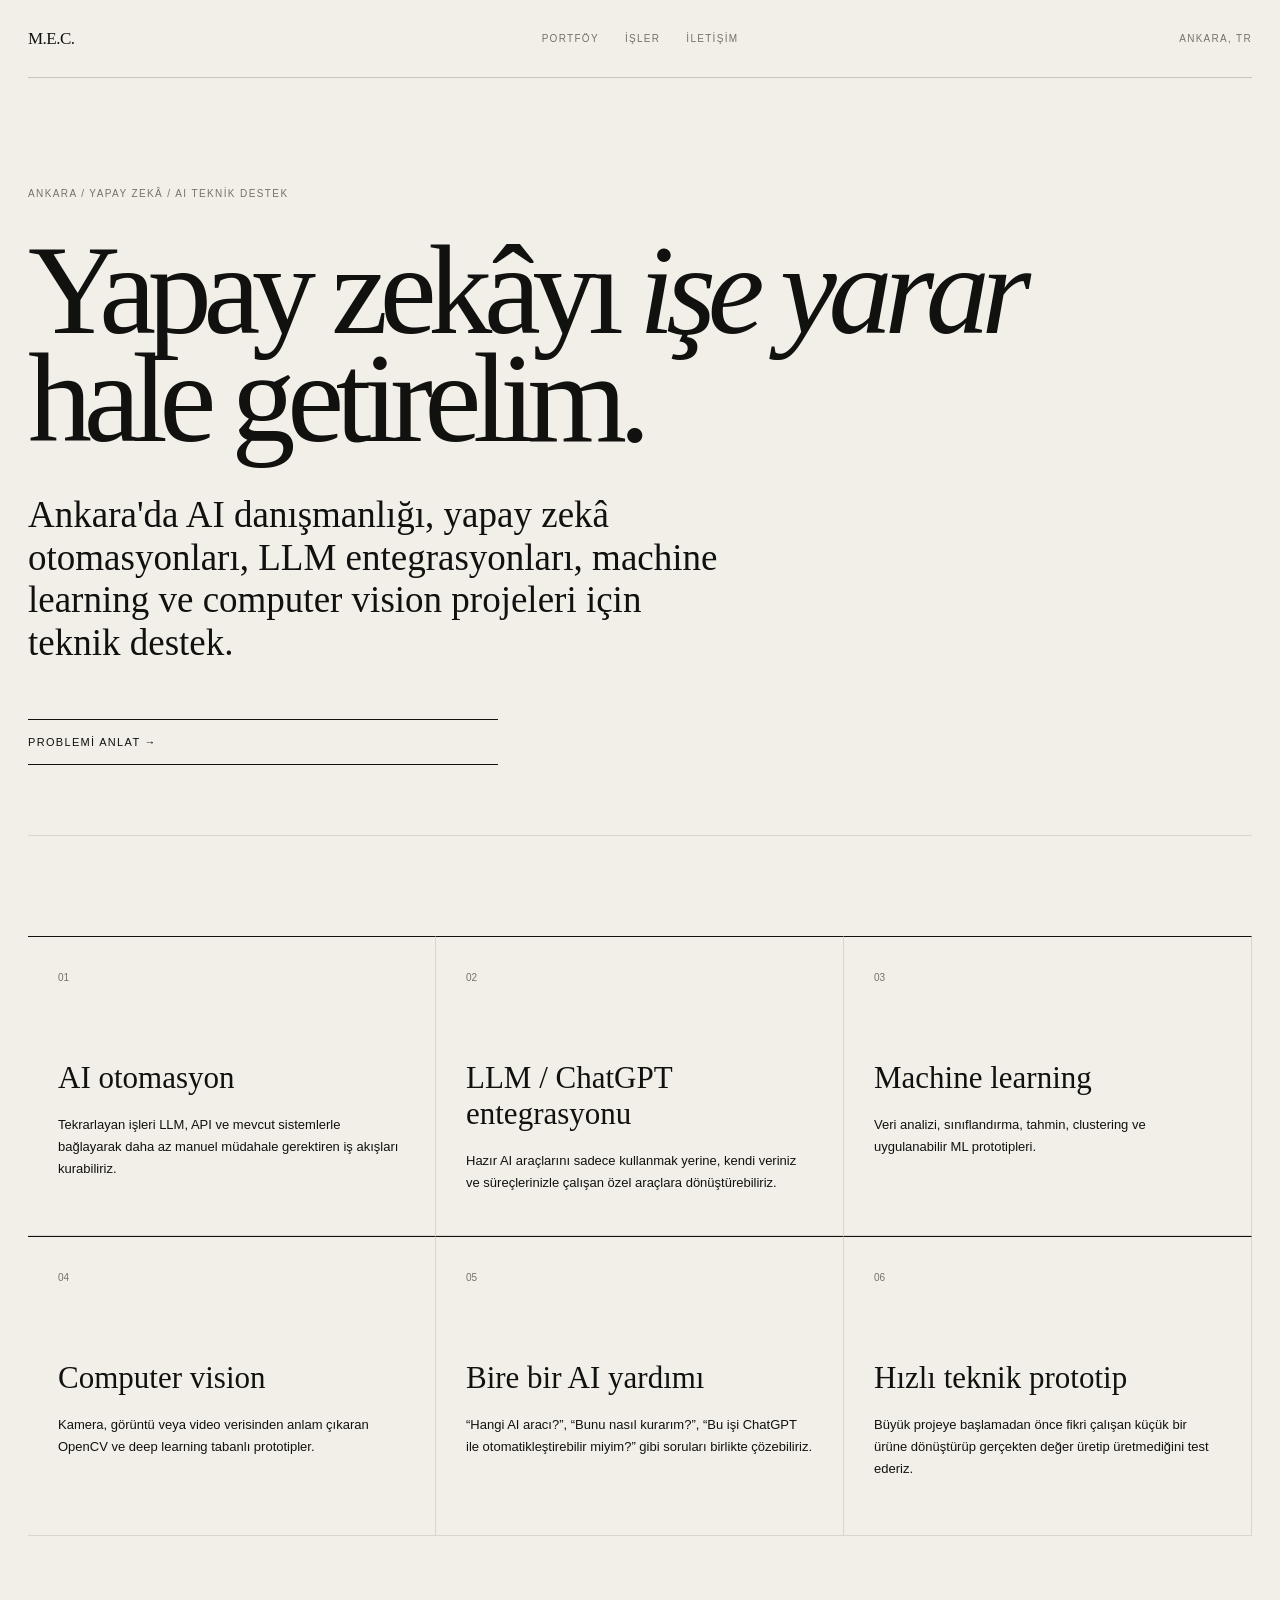
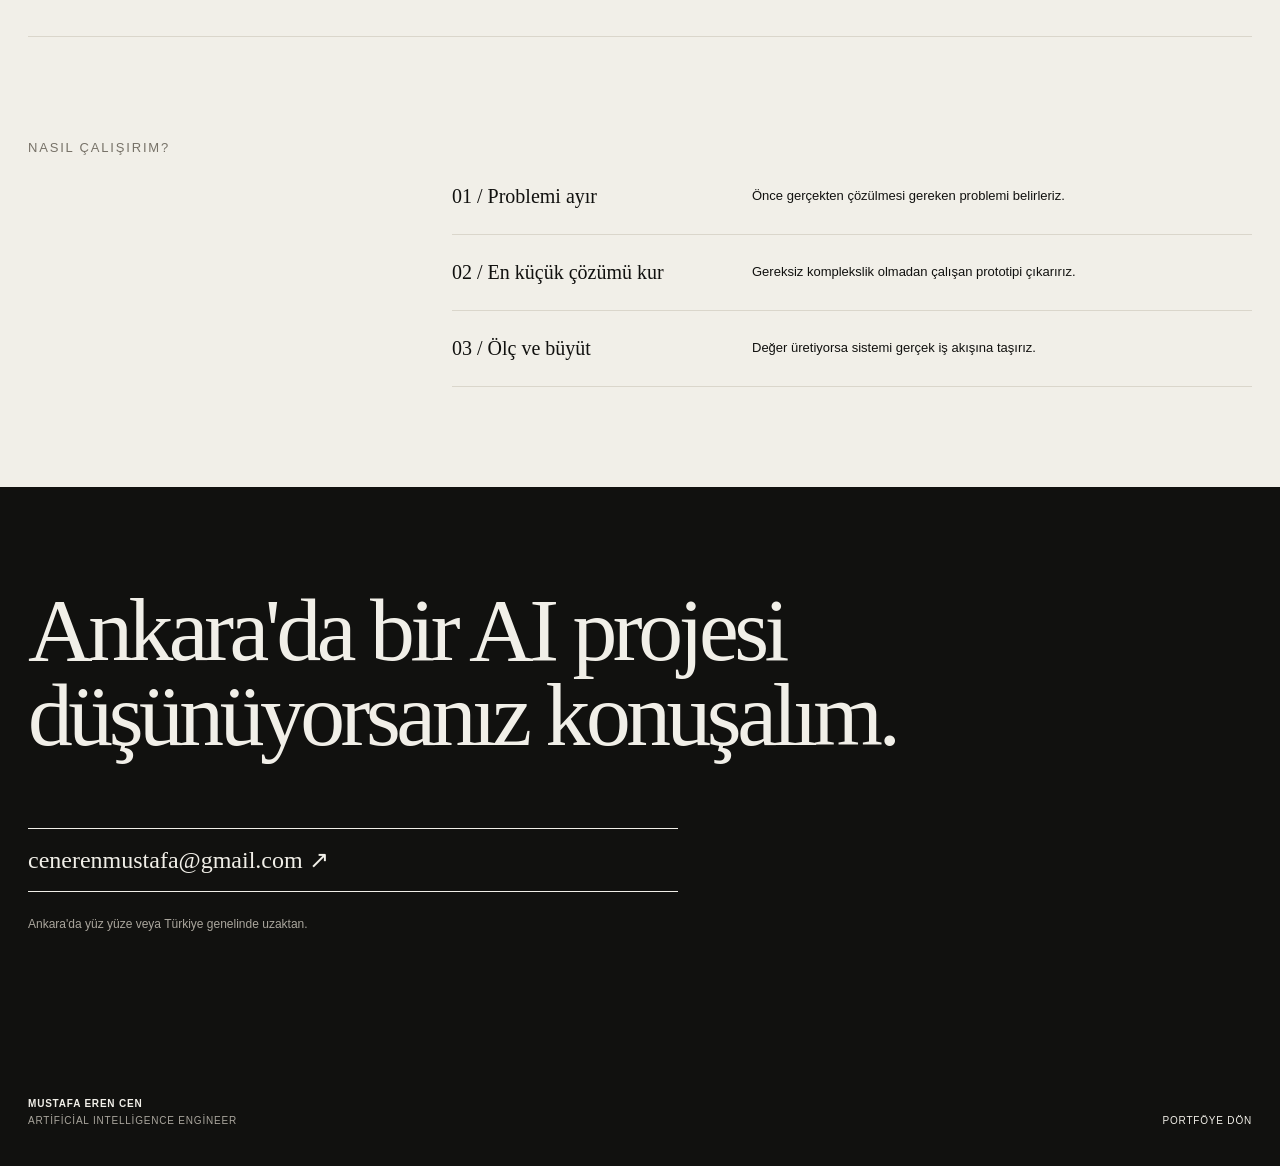
==== ankara-yapay-zeka-danismanligi/index.html @ e4835e0d "Expand portfolio and Ankara AI SEO" ====
<!doctype html>
<html lang="tr">
<head>
  <meta charset="utf-8">
  <meta name="viewport" content="width=device-width,initial-scale=1">

  <title>Ankara Yapay Zekâ Danışmanlığı & AI Yardımı | Mustafa Eren CEN</title>

  <meta
    name="description"
    content="Ankara yapay zekâ danışmanlığı, AI otomasyon, ChatGPT ve LLM entegrasyonu, makine öğrenmesi, computer vision, Python prototipleme ve bire bir AI yardımı."
  >

  <meta
    name="keywords"
    content="Ankara yapay zeka danışmanlığı, Ankara AI danışmanı, yapay zeka yardımı Ankara, AI uzmanı Ankara, ChatGPT yardım Ankara, AI otomasyon Ankara, makine öğrenmesi danışmanlığı"
  >

  <meta name="robots" content="index,follow">
  <meta name="author" content="Mustafa Eren CEN">

  <link
    rel="canonical"
    href="https://mstfcen.com/ankara-yapay-zeka-danismanligi/"
  >

  <link rel="stylesheet" href="/style.css">

  <meta property="og:type" content="website">
  <meta property="og:locale" content="tr_TR">
  <meta
    property="og:title"
    content="Ankara Yapay Zekâ Danışmanlığı — Mustafa Eren CEN"
  >
  <meta
    property="og:description"
    content="AI otomasyon, LLM, computer vision, machine learning ve özel yapay zekâ prototipleri."
  >
  <meta
    property="og:url"
    content="https://mstfcen.com/ankara-yapay-zeka-danismanligi/"
  >

  <script type="application/ld+json">
  {
    "@context": "https://schema.org",
    "@type": "Service",
    "name": "Ankara Yapay Zekâ Danışmanlığı ve AI Teknik Destek",
    "url": "https://mstfcen.com/ankara-yapay-zeka-danismanligi/",
    "provider": {
      "@type": "Person",
      "name": "Mustafa Eren CEN",
      "url": "https://mstfcen.com/",
      "email": "cenerenmustafa@gmail.com"
    },
    "areaServed": {
      "@type": "City",
      "name": "Ankara"
    },
    "serviceType": [
      "Yapay Zekâ Danışmanlığı",
      "AI Otomasyon",
      "LLM Entegrasyonu",
      "Machine Learning",
      "Computer Vision",
      "Python Prototipleme"
    ]
  }
  </script>
</head>

<body class="service-page">

  <header class="topbar">
    <a class="wordmark" href="/">M.E.C.</a>

    <nav>
      <a href="/">Portföy</a>
      <a href="/#work">İşler</a>
      <a href="/#contact">İletişim</a>
    </nav>

    <span class="place">Ankara, TR</span>
  </header>

  <main>
    <section class="service-hero">
      <p class="eyebrow">
        Ankara / Yapay Zekâ / AI Teknik Destek
      </p>

      <h1>
        Yapay zekâyı
        <em>işe yarar</em>
        hale getirelim.
      </h1>

      <p class="service-lead">
        Ankara'da AI danışmanlığı, yapay zekâ otomasyonları,
        LLM entegrasyonları, machine learning ve
        computer vision projeleri için teknik destek.
      </p>

      <a
        class="primary-cta"
        href="mailto:cenerenmustafa@gmail.com?subject=Ankara%20AI%20danışmanlığı"
      >
        Problemi anlat →
      </a>
    </section>

    <section class="service-body">

      <article>
        <span>01</span>
        <h2>AI otomasyon</h2>
        <p>
          Tekrarlayan işleri LLM, API ve mevcut
          sistemlerle bağlayarak daha az manuel
          müdahale gerektiren iş akışları kurabiliriz.
        </p>
      </article>

      <article>
        <span>02</span>
        <h2>LLM / ChatGPT entegrasyonu</h2>
        <p>
          Hazır AI araçlarını sadece kullanmak yerine,
          kendi veriniz ve süreçlerinizle çalışan
          özel araçlara dönüştürebiliriz.
        </p>
      </article>

      <article>
        <span>03</span>
        <h2>Machine learning</h2>
        <p>
          Veri analizi, sınıflandırma, tahmin,
          clustering ve uygulanabilir ML prototipleri.
        </p>
      </article>

      <article>
        <span>04</span>
        <h2>Computer vision</h2>
        <p>
          Kamera, görüntü veya video verisinden
          anlam çıkaran OpenCV ve deep learning
          tabanlı prototipler.
        </p>
      </article>

      <article>
        <span>05</span>
        <h2>Bire bir AI yardımı</h2>
        <p>
          “Hangi AI aracı?”, “Bunu nasıl kurarım?”,
          “Bu işi ChatGPT ile otomatikleştirebilir miyim?”
          gibi soruları birlikte çözebiliriz.
        </p>
      </article>

      <article>
        <span>06</span>
        <h2>Hızlı teknik prototip</h2>
        <p>
          Büyük projeye başlamadan önce fikri
          çalışan küçük bir ürüne dönüştürüp
          gerçekten değer üretip üretmediğini test ederiz.
        </p>
      </article>

    </section>

    <section class="service-process">
      <p class="eyebrow">Nasıl çalışırım?</p>

      <div>
        <strong>01 / Problemi ayır</strong>
        <p>
          Önce gerçekten çözülmesi gereken problemi belirleriz.
        </p>
      </div>

      <div>
        <strong>02 / En küçük çözümü kur</strong>
        <p>
          Gereksiz komplekslik olmadan çalışan prototipi çıkarırız.
        </p>
      </div>

      <div>
        <strong>03 / Ölç ve büyüt</strong>
        <p>
          Değer üretiyorsa sistemi gerçek iş akışına taşırız.
        </p>
      </div>
    </section>

    <section class="service-contact">
      <h2>
        Ankara'da bir AI projesi
        düşünüyorsanız konuşalım.
      </h2>

      <a
        href="mailto:cenerenmustafa@gmail.com?subject=Ankara%20AI%20projesi"
      >
        cenerenmustafa@gmail.com ↗
      </a>

      <p>
        Ankara'da yüz yüze veya Türkiye genelinde uzaktan.
      </p>
    </section>
  </main>

  <footer>
    <div>
      <strong>Mustafa Eren CEN</strong>
      <span>Artificial Intelligence Engineer</span>
    </div>

    <div>
      <a href="/">Portföye dön</a>
    </div>
  </footer>

</body>
</html>
---- style.css ----
*{
  box-sizing:border-box;
}

:root{
  --paper:#f1efe8;
  --ink:#11110f;
  --soft:#dad6cb;
  --muted:#777268;
  --white:#fbfaf6;
  --serif:Georgia,"Times New Roman",serif;
  --sans:Arial,Helvetica,sans-serif;
  --max:1280px;
}

html{
  scroll-behavior:smooth;
  background:var(--paper);
}

body{
  margin:0;
  background:var(--paper);
  color:var(--ink);
  font-family:var(--sans);
  -webkit-font-smoothing:antialiased;
}

::selection{
  background:var(--ink);
  color:var(--paper);
}

a{
  color:inherit;
  text-decoration:none;
}

.skip{
  position:absolute;
  left:-9999px;
}

.skip:focus{
  left:12px;
  top:12px;
  z-index:999;
  background:var(--ink);
  color:var(--paper);
  padding:12px 16px;
}

.topbar{
  width:min(var(--max),calc(100% - 56px));
  height:78px;
  margin:auto;
  display:grid;
  grid-template-columns:1fr auto 1fr;
  align-items:center;
  border-bottom:1px solid var(--soft);
  position:relative;
  z-index:10;
}

.wordmark{
  font-family:var(--serif);
  font-size:17px;
  letter-spacing:-.03em;
}

.topbar nav{
  display:flex;
  gap:26px;
  font-size:10px;
  letter-spacing:.13em;
  text-transform:uppercase;
}

.topbar nav a{
  color:var(--muted);
  transition:color .2s ease;
}

.topbar nav a:hover{
  color:var(--ink);
}

.place{
  text-align:right;
  color:var(--muted);
  font-size:10px;
  letter-spacing:.13em;
  text-transform:uppercase;
}

.hero{
  width:min(var(--max),calc(100% - 56px));
  min-height:calc(100vh - 78px);
  margin:auto;
  padding:82px 0 58px;
  display:flex;
  flex-direction:column;
  justify-content:space-between;
}

.hero-kicker,
.eyebrow{
  font-size:10px;
  letter-spacing:.14em;
  text-transform:uppercase;
  color:var(--muted);
}

.dot{
  width:7px;
  height:7px;
  display:inline-block;
  margin-right:10px;
  background:var(--ink);
  border-radius:50%;
}

.hero h1{
  margin:35px 0;
  font-family:var(--serif);
  font-weight:400;
  font-size:clamp(86px,13.2vw,190px);
  line-height:.72;
  letter-spacing:-.075em;
}

.hero h1 em{
  font-style:italic;
  font-weight:400;
}

.hero-bottom{
  display:grid;
  grid-template-columns:1.7fr 1fr;
  gap:80px;
  align-items:end;
}

.hero-statement{
  max-width:790px;
  margin:0;
  font-family:var(--serif);
  font-size:clamp(31px,4vw,58px);
  line-height:1.02;
  letter-spacing:-.035em;
}

.hero-statement span{
  font-style:italic;
}

.hero-meta{
  max-width:380px;
  justify-self:end;
}

.hero-meta p{
  margin:0 0 34px;
  line-height:1.6;
  font-size:14px;
}

.arrow-link{
  display:flex;
  justify-content:space-between;
  gap:24px;
  padding:13px 0;
  border-top:1px solid var(--ink);
  border-bottom:1px solid var(--ink);
  font-size:11px;
  text-transform:uppercase;
  letter-spacing:.12em;
}

.signal{
  min-height:48px;
  overflow:hidden;
  border-top:1px solid var(--ink);
  border-bottom:1px solid var(--ink);
  display:flex;
  align-items:center;
  justify-content:space-around;
  gap:35px;
  white-space:nowrap;
  font-size:9px;
  letter-spacing:.16em;
  text-transform:uppercase;
}

.editorial,
.work,
.capabilities,
.local-seo,
.stack,
.faq{
  width:min(var(--max),calc(100% - 56px));
  margin:auto;
  padding:112px 0;
  border-bottom:1px solid var(--soft);
}

.section-id{
  display:grid;
  grid-template-columns:45px 1fr;
  gap:20px;
  margin-bottom:68px;
  color:var(--muted);
  font-size:10px;
  letter-spacing:.14em;
  text-transform:uppercase;
}

.editorial{
  display:grid;
  grid-template-columns:230px 1fr;
  gap:70px;
}

.editorial .section-id{
  display:flex;
  flex-direction:column;
  gap:10px;
}

.big-copy{
  max-width:930px;
  margin:0 0 70px;
  font-family:var(--serif);
  font-size:clamp(40px,5.6vw,76px);
  line-height:1.02;
  letter-spacing:-.045em;
}

.big-copy strong{
  font-style:italic;
  font-weight:400;
}

.columns{
  max-width:840px;
  display:grid;
  grid-template-columns:1fr 1fr;
  gap:55px;
  font-size:15px;
  line-height:1.75;
}

.columns p{
  margin:0;
}

.work-list{
  border-top:1px solid var(--ink);
}

.work-item{
  position:relative;
  min-height:235px;
  padding:30px 50px 30px 0;
  display:grid;
  grid-template-columns:70px 1.5fr .8fr;
  gap:30px;
  align-items:start;
  border-bottom:1px solid var(--soft);
  transition:
    padding-left .25s ease,
    background .25s ease;
}

.work-item:hover{
  padding-left:18px;
  background:rgba(255,255,255,.3);
}

.work-number{
  font-size:10px;
  color:var(--muted);
}

.work-item h2{
  margin:8px 0 18px;
  font-family:var(--serif);
  font-size:clamp(32px,4vw,56px);
  font-weight:400;
  line-height:1;
  letter-spacing:-.04em;
}

.work-description{
  max-width:570px;
  margin:0;
  font-size:14px;
  line-height:1.65;
}

.work-tags{
  display:flex;
  flex-wrap:wrap;
  gap:7px;
}

.work-tags span{
  border:1px solid var(--soft);
  border-radius:100px;
  padding:7px 10px;
  font-size:9px;
  letter-spacing:.08em;
  text-transform:uppercase;
}

.work-arrow{
  position:absolute;
  right:2px;
  top:28px;
  font-size:20px;
}

.all-projects{
  margin-top:38px;
  display:flex;
  justify-content:space-between;
  width:min(560px,100%);
  padding:18px 0;
  border-bottom:1px solid var(--ink);
  font-family:var(--serif);
  font-size:21px;
}

.timeline{
  border-top:1px solid var(--ink);
}

.timeline article{
  display:grid;
  grid-template-columns:110px 1fr;
  gap:40px;
  padding:34px 0 42px;
  border-bottom:1px solid var(--soft);
}

.timeline .year{
  font-size:11px;
  color:var(--muted);
}

.timeline h3{
  margin:0 0 8px;
  font-family:var(--serif);
  font-size:27px;
  font-weight:400;
}

.timeline .role{
  margin:0 0 18px;
  font-size:10px;
  text-transform:uppercase;
  letter-spacing:.12em;
  color:var(--muted);
}

.timeline article p:last-child{
  max-width:630px;
  margin:0;
  font-size:14px;
  line-height:1.65;
}

.cap-grid{
  display:grid;
  grid-template-columns:repeat(3,1fr);
  border-top:1px solid var(--ink);
  border-left:1px solid var(--soft);
}

.cap-grid article{
  min-height:330px;
  padding:28px;
  border-right:1px solid var(--soft);
  border-bottom:1px solid var(--soft);
  display:flex;
  flex-direction:column;
}

.cap-no{
  font-family:var(--serif);
  font-style:italic;
  font-size:17px;
}

.cap-grid h3{
  margin:auto 0 18px;
  font-family:var(--serif);
  font-size:29px;
  font-weight:400;
  line-height:1.05;
}

.cap-grid p{
  margin:0;
  color:#3e3b35;
  font-size:13px;
  line-height:1.65;
}

.direction-content>p:first-child{
  max-width:890px;
  margin:0;
  font-family:var(--serif);
  font-size:clamp(46px,6.5vw,92px);
  line-height:.96;
  letter-spacing:-.05em;
}

.direction-content strong{
  font-weight:400;
  font-style:italic;
}

.direction-small{
  max-width:610px;
  margin:60px 0 0 auto;
  font-size:16px;
  line-height:1.75;
}

.local-seo{
  background:var(--ink);
  color:var(--paper);
  width:100%;
  max-width:none;
  padding-left:max(28px,calc((100% - var(--max))/2));
  padding-right:max(28px,calc((100% - var(--max))/2));
}

.local-seo .eyebrow{
  color:#aaa69d;
}

.local-top{
  display:grid;
  grid-template-columns:230px 1fr;
  gap:70px;
  align-items:start;
}

.local-top h2{
  max-width:950px;
  margin:0;
  font-family:var(--serif);
  font-size:clamp(48px,7vw,96px);
  line-height:.94;
  font-weight:400;
  letter-spacing:-.05em;
}

.local-grid{
  margin-top:100px;
  display:grid;
  grid-template-columns:repeat(3,1fr);
  border-top:1px solid #4b4943;
}

.local-grid>div{
  padding:30px 40px 10px 0;
  min-height:230px;
  border-right:1px solid #4b4943;
}

.local-grid>div+div{
  padding-left:40px;
}

.local-grid h3{
  margin:0 0 20px;
  font-family:var(--serif);
  font-weight:400;
  font-size:25px;
}

.local-grid p{
  margin:0;
  color:#bbb7ae;
  font-size:13px;
  line-height:1.7;
}

.local-landing{
  width:min(550px,100%);
  display:flex;
  margin-top:60px;
  padding:18px 0;
  border-top:1px solid var(--paper);
  border-bottom:1px solid var(--paper);
  justify-content:space-between;
  font-family:var(--serif);
  font-size:22px;
}

.stack-cloud{
  display:flex;
  flex-wrap:wrap;
  gap:10px;
  max-width:1050px;
}

.stack-cloud span{
  padding:12px 16px;
  border:1px solid var(--soft);
  border-radius:100px;
  font-family:var(--serif);
  font-size:clamp(17px,2vw,25px);
}

.faq-list{
  max-width:900px;
  margin-left:auto;
  border-top:1px solid var(--ink);
}

details{
  border-bottom:1px solid var(--soft);
}

summary{
  list-style:none;
  cursor:pointer;
  padding:27px 40px 27px 0;
  position:relative;
  font-family:var(--serif);
  font-size:21px;
}

summary::-webkit-details-marker{
  display:none;
}

summary:after{
  content:"+";
  position:absolute;
  right:0;
  top:26px;
  font-family:var(--sans);
}

details[open] summary:after{
  content:"−";
}

details p{
  max-width:690px;
  padding:0 0 28px;
  margin:0;
  font-size:14px;
  line-height:1.7;
}

.contact{
  min-height:85vh;
  padding:max(100px,9vw) max(28px,calc((100% - var(--max))/2));
  background:#d9d5ca;
  display:flex;
  flex-direction:column;
  justify-content:space-between;
}

.contact-big{
  max-width:1120px;
  margin:65px 0 90px;
  font-family:var(--serif);
  font-size:clamp(55px,8.6vw,124px);
  font-weight:400;
  line-height:.88;
  letter-spacing:-.06em;
}

.contact-big em{
  font-weight:400;
}

.contact-actions{
  display:grid;
  grid-template-columns:2fr 1fr;
  gap:40px;
}

.contact-actions a{
  display:flex;
  justify-content:space-between;
  padding:18px 0;
  border-top:1px solid var(--ink);
  border-bottom:1px solid var(--ink);
  font-size:12px;
  letter-spacing:.08em;
  text-transform:uppercase;
}

.contact-note{
  display:flex;
  gap:28px;
  margin-top:55px;
  color:#625e56;
  font-size:9px;
  letter-spacing:.13em;
  text-transform:uppercase;
}

footer{
  min-height:135px;
  padding:40px max(28px,calc((100% - var(--max))/2));
  display:flex;
  justify-content:space-between;
  align-items:end;
  background:var(--ink);
  color:var(--paper);
}

footer>div{
  display:flex;
  flex-direction:column;
  gap:6px;
  font-size:10px;
  letter-spacing:.08em;
  text-transform:uppercase;
}

footer span{
  color:#aaa69d;
}

/* SERVICE PAGE */

.service-page .topbar{
  border-color:#cbc5b8;
}

.service-hero{
  width:min(var(--max),calc(100% - 56px));
  margin:auto;
  min-height:78vh;
  padding:100px 0 70px;
  display:flex;
  flex-direction:column;
  justify-content:center;
  border-bottom:1px solid var(--soft);
}

.service-hero h1{
  max-width:1100px;
  margin:28px 0 42px;
  font-family:var(--serif);
  font-size:clamp(65px,10vw,145px);
  font-weight:400;
  line-height:.84;
  letter-spacing:-.065em;
}

.service-hero h1 em{
  font-weight:400;
}

.service-lead{
  max-width:690px;
  margin:0;
  font-family:var(--serif);
  font-size:clamp(23px,3vw,37px);
  line-height:1.15;
}

.primary-cta{
  width:min(470px,100%);
  margin-top:55px;
  padding:16px 0;
  border-top:1px solid var(--ink);
  border-bottom:1px solid var(--ink);
  font-size:11px;
  letter-spacing:.12em;
  text-transform:uppercase;
}

.service-body{
  width:min(var(--max),calc(100% - 56px));
  margin:auto;
  display:grid;
  grid-template-columns:repeat(3,1fr);
  padding:100px 0;
}

.service-body article{
  min-height:300px;
  padding:30px;
  border-top:1px solid var(--ink);
  border-right:1px solid var(--soft);
  border-bottom:1px solid var(--soft);
}

.service-body article span{
  color:var(--muted);
  font-size:10px;
}

.service-body h2{
  margin:75px 0 18px;
  font-family:var(--serif);
  font-size:31px;
  font-weight:400;
}

.service-body p{
  margin:0;
  font-size:13px;
  line-height:1.7;
}

.service-process{
  width:min(var(--max),calc(100% - 56px));
  margin:auto;
  padding:100px 0;
  border-top:1px solid var(--soft);
}

.service-process>div{
  max-width:800px;
  margin-left:auto;
  padding:26px 0;
  border-bottom:1px solid var(--soft);
  display:grid;
  grid-template-columns:250px 1fr;
  gap:50px;
}

.service-process strong{
  font-family:var(--serif);
  font-size:20px;
  font-weight:400;
}

.service-process p{
  margin:0;
  font-size:13px;
  line-height:1.7;
}

.service-contact{
  padding:100px max(28px,calc((100% - var(--max))/2));
  background:var(--ink);
  color:var(--paper);
}

.service-contact h2{
  max-width:1000px;
  margin:0 0 70px;
  font-family:var(--serif);
  font-size:clamp(50px,7vw,96px);
  font-weight:400;
  line-height:.95;
  letter-spacing:-.05em;
}

.service-contact a{
  display:block;
  width:min(650px,100%);
  padding:17px 0;
  border-top:1px solid var(--paper);
  border-bottom:1px solid var(--paper);
  font-family:var(--serif);
  font-size:24px;
}

.service-contact p{
  margin:25px 0 0;
  color:#aaa69d;
  font-size:12px;
}

@media (prefers-reduced-motion:no-preference){
  .hero h1{
    animation:hero-in .8s cubic-bezier(.2,.7,.2,1) both;
  }

  .hero-bottom{
    animation:hero-in .8s .12s cubic-bezier(.2,.7,.2,1) both;
  }

  @keyframes hero-in{
    from{
      opacity:0;
      transform:translateY(18px);
    }
    to{
      opacity:1;
      transform:none;
    }
  }
}

@media(max-width:900px){
  .topbar{
    width:calc(100% - 28px);
    grid-template-columns:1fr auto;
  }

  .topbar nav{
    display:none;
  }

  .place{
    grid-column:2;
  }

  .hero,
  .editorial,
  .work,
  .capabilities,
  .stack,
  .faq,
  .service-hero,
  .service-body,
  .service-process{
    width:calc(100% - 28px);
  }

  .hero{
    min-height:calc(100svh - 78px);
    padding:55px 0 40px;
  }

  .hero h1{
    margin:50px 0;
    font-size:clamp(71px,20vw,145px);
  }

  .hero-bottom{
    grid-template-columns:1fr;
    gap:38px;
  }

  .hero-meta{
    justify-self:start;
  }

  .editorial{
    grid-template-columns:1fr;
    gap:15px;
    padding:75px 0;
  }

  .editorial .section-id{
    flex-direction:row;
  }

  .columns{
    grid-template-columns:1fr;
    gap:25px;
  }

  .section-id{
    margin-bottom:45px;
  }

  .work,
  .capabilities,
  .stack,
  .faq{
    padding:75px 0;
  }

  .work-item{
    grid-template-columns:45px 1fr;
  }

  .work-tags{
    grid-column:2;
  }

  .cap-grid{
    grid-template-columns:1fr 1fr;
  }

  .local-top{
    grid-template-columns:1fr;
    gap:35px;
  }

  .local-grid{
    grid-template-columns:1fr;
    margin-top:60px;
  }

  .local-grid>div,
  .local-grid>div+div{
    min-height:0;
    padding:28px 0;
    border-right:0;
    border-bottom:1px solid #4b4943;
  }

  .contact-actions{
    grid-template-columns:1fr;
  }

  .contact-note{
    flex-wrap:wrap;
  }

  .service-body{
    grid-template-columns:1fr 1fr;
  }
}

@media(max-width:600px){
  .hero h1{
    font-size:clamp(68px,22vw,110px);
    line-height:.76;
  }

  .hero-statement{
    font-size:36px;
  }

  .signal{
    justify-content:flex-start;
    padding-left:14px;
  }

  .cap-grid,
  .service-body{
    grid-template-columns:1fr;
  }

  .timeline article{
    grid-template-columns:70px 1fr;
    gap:18px;
  }

  .work-item{
    padding-right:30px;
  }

  .work-description{
    font-size:13px;
  }

  .direction-content>p:first-child{
    font-size:48px;
  }

  .contact{
    min-height:100svh;
  }

  .contact-big{
    font-size:55px;
  }

  .contact-actions .mail{
    font-size:10px;
    overflow-wrap:anywhere;
  }

  footer{
    align-items:flex-start;
    gap:30px;
    flex-direction:column;
  }

  .service-process>div{
    grid-template-columns:1fr;
    gap:10px;
  }
}
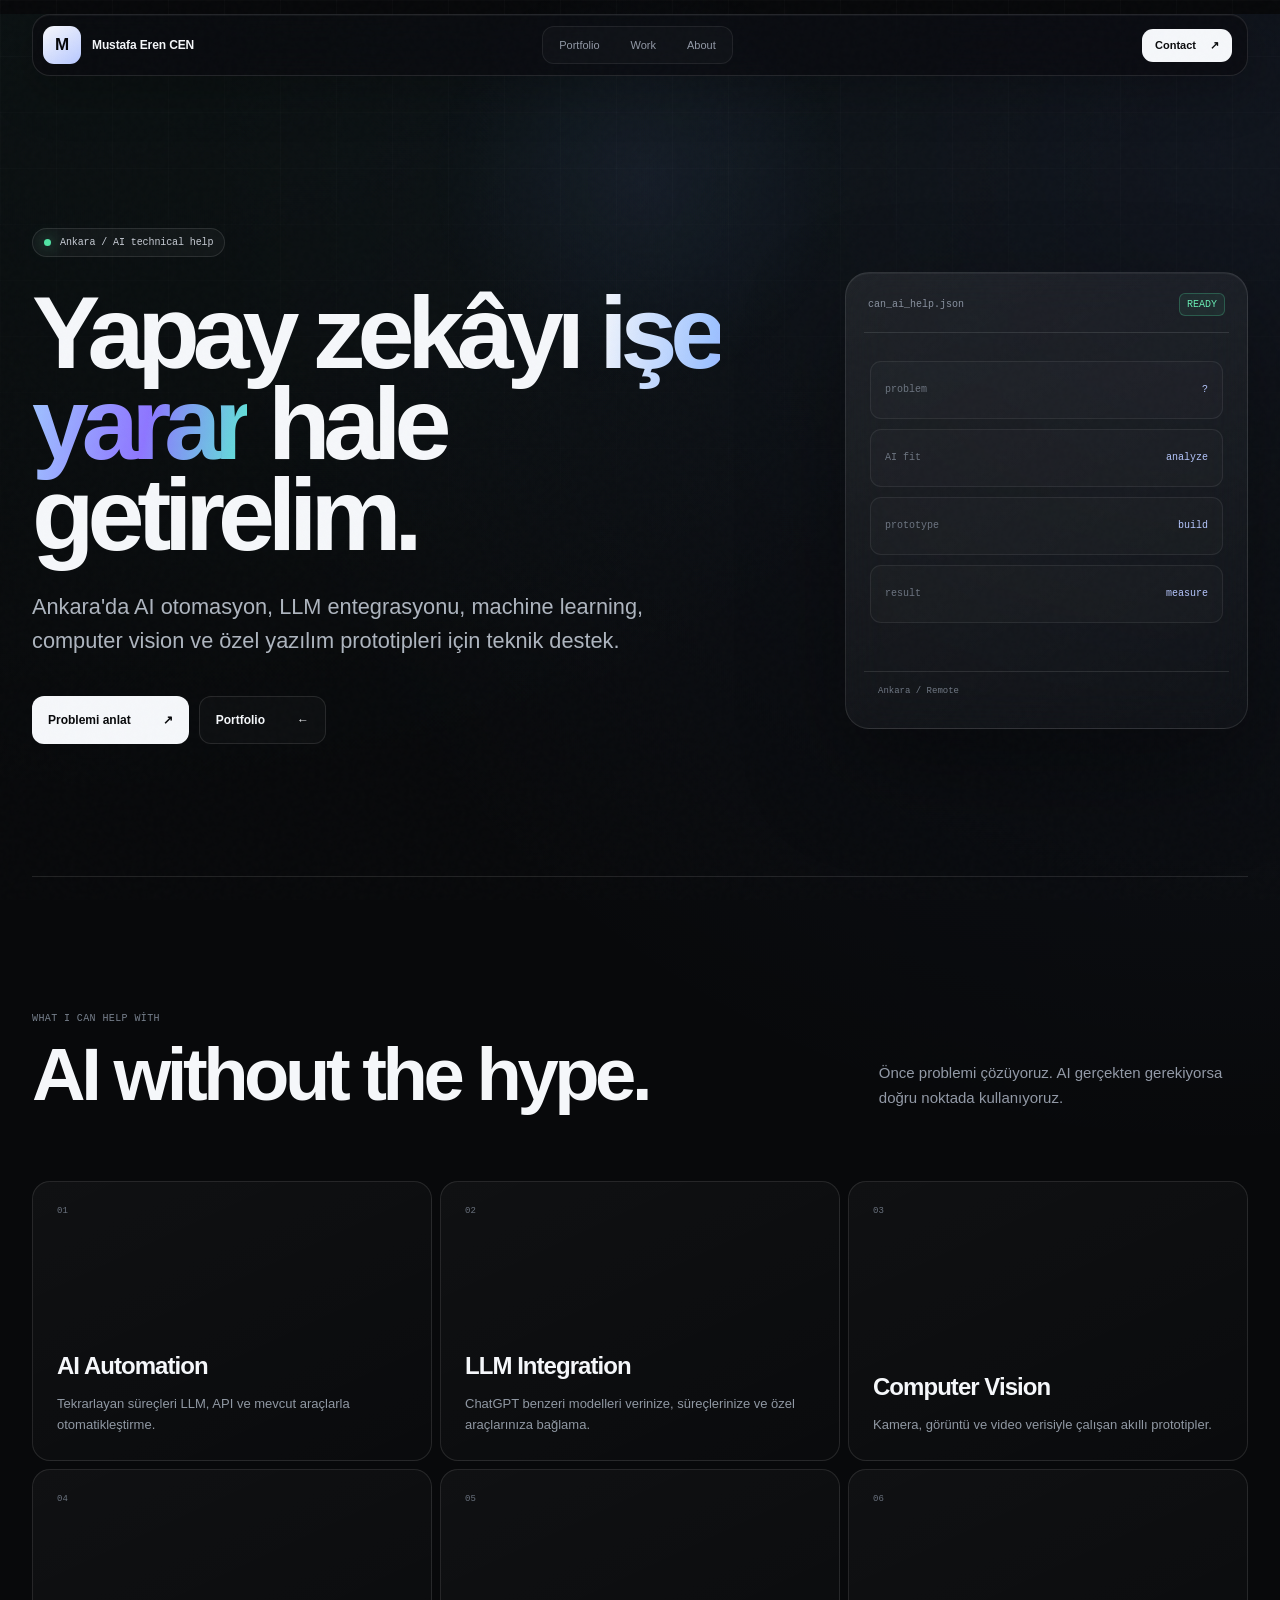
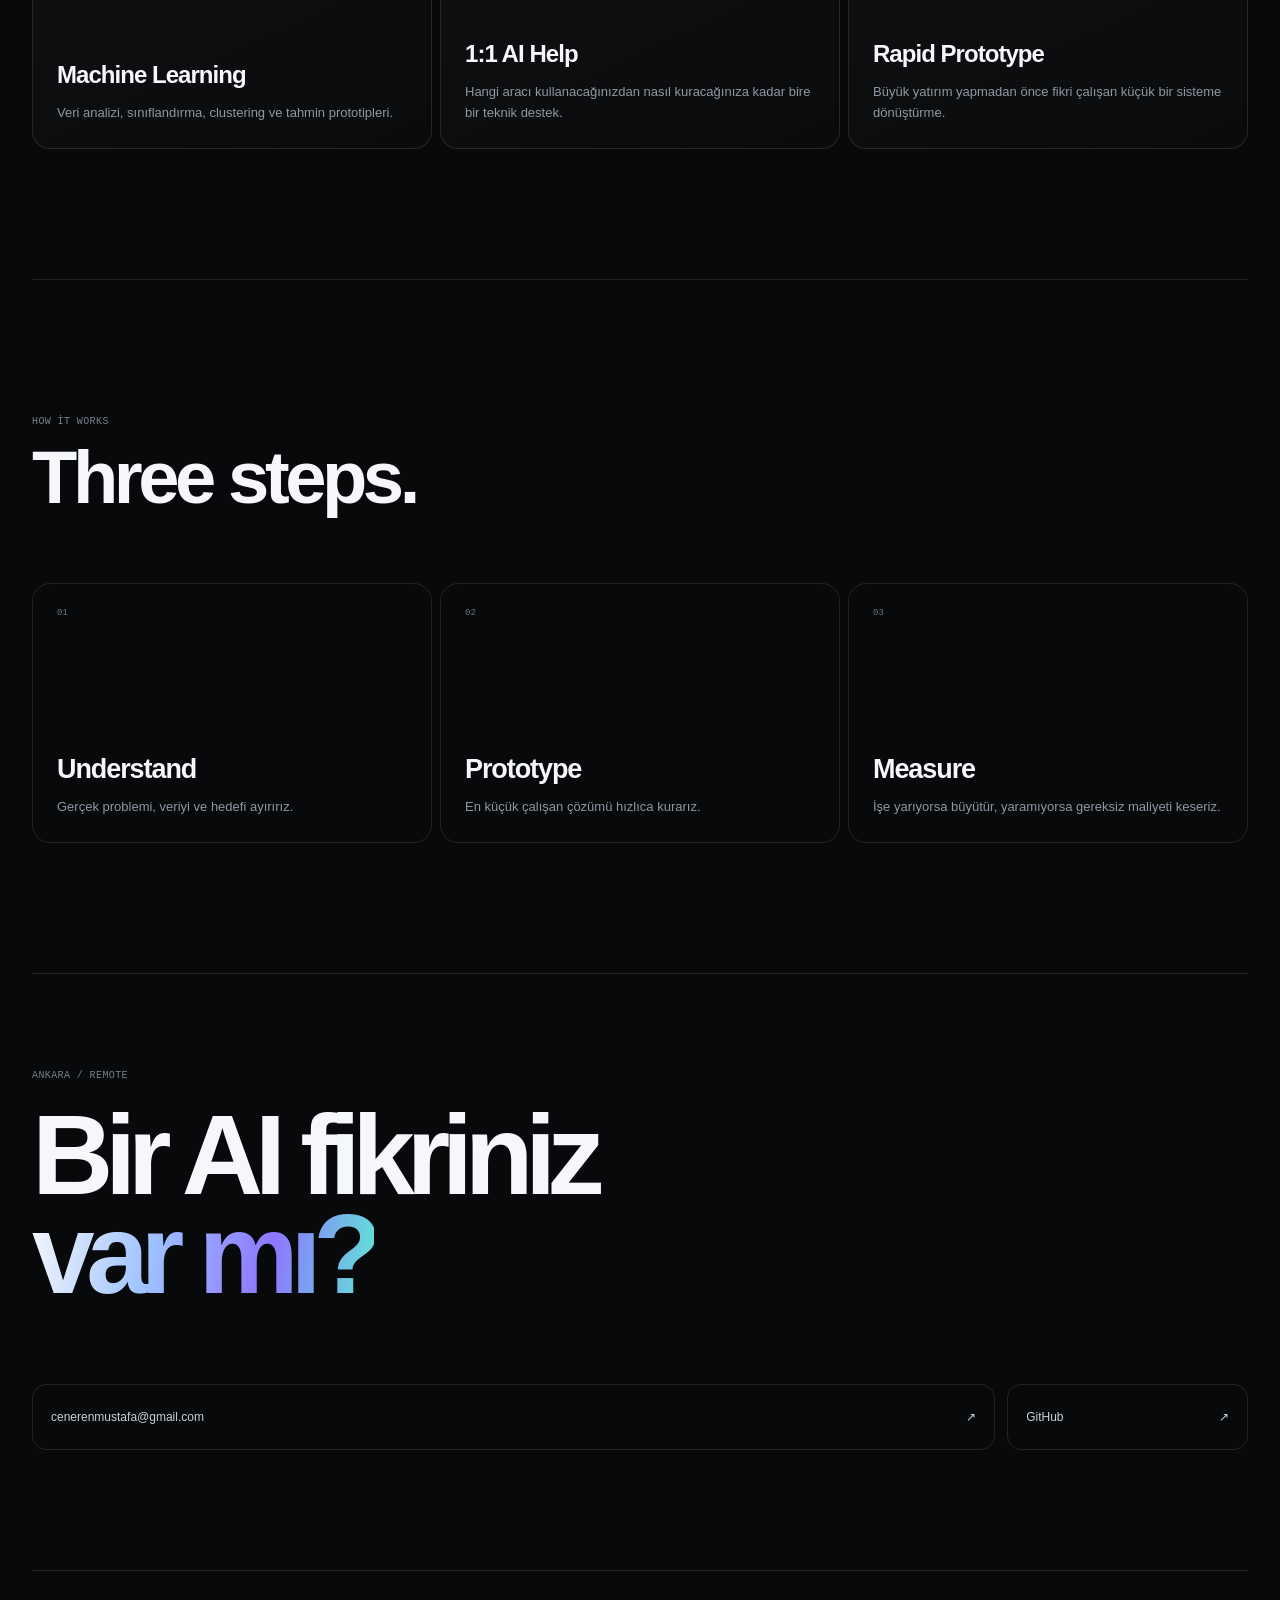
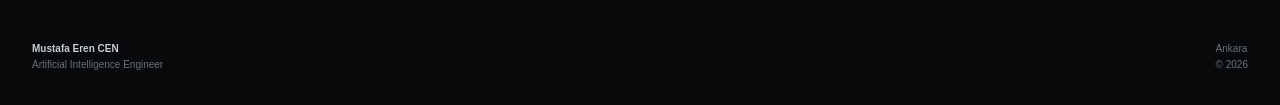
==== commit e5771f46: "Modernize mstfcen.com visual system" ====
--- a/ankara-yapay-zeka-danismanligi/index.html
+++ b/ankara-yapay-zeka-danismanligi/index.html
@@ -8,16 +8,11 @@
 
   <meta
     name="description"
-    content="Ankara yapay zekâ danışmanlığı, AI otomasyon, ChatGPT ve LLM entegrasyonu, makine öğrenmesi, computer vision, Python prototipleme ve bire bir AI yardımı."
+    content="Ankara'da yapay zekâ danışmanlığı ve teknik AI desteği. AI otomasyon, LLM entegrasyonu, machine learning, computer vision ve Python prototipleme."
   >
 
-  <meta
-    name="keywords"
-    content="Ankara yapay zeka danışmanlığı, Ankara AI danışmanı, yapay zeka yardımı Ankara, AI uzmanı Ankara, ChatGPT yardım Ankara, AI otomasyon Ankara, makine öğrenmesi danışmanlığı"
-  >
-
   <meta name="robots" content="index,follow">
-  <meta name="author" content="Mustafa Eren CEN">
+  <meta name="theme-color" content="#08090b">
 
   <link
     rel="canonical"
@@ -34,30 +29,26 @@
   >
   <meta
     property="og:description"
-    content="AI otomasyon, LLM, computer vision, machine learning ve özel yapay zekâ prototipleri."
-  >
-  <meta
-    property="og:url"
-    content="https://mstfcen.com/ankara-yapay-zeka-danismanligi/"
+    content="AI otomasyon, LLM, machine learning, computer vision ve özel yazılım prototipleri."
   >
 
   <script type="application/ld+json">
   {
-    "@context": "https://schema.org",
-    "@type": "Service",
-    "name": "Ankara Yapay Zekâ Danışmanlığı ve AI Teknik Destek",
-    "url": "https://mstfcen.com/ankara-yapay-zeka-danismanligi/",
-    "provider": {
-      "@type": "Person",
-      "name": "Mustafa Eren CEN",
-      "url": "https://mstfcen.com/",
-      "email": "cenerenmustafa@gmail.com"
+    "@context":"https://schema.org",
+    "@type":"Service",
+    "name":"Ankara Yapay Zekâ Danışmanlığı ve AI Teknik Destek",
+    "url":"https://mstfcen.com/ankara-yapay-zeka-danismanligi/",
+    "provider":{
+      "@type":"Person",
+      "name":"Mustafa Eren CEN",
+      "url":"https://mstfcen.com/",
+      "email":"cenerenmustafa@gmail.com"
     },
-    "areaServed": {
-      "@type": "City",
-      "name": "Ankara"
+    "areaServed":{
+      "@type":"City",
+      "name":"Ankara"
     },
-    "serviceType": [
+    "serviceType":[
       "Yapay Zekâ Danışmanlığı",
       "AI Otomasyon",
       "LLM Entegrasyonu",
@@ -69,162 +60,269 @@
   </script>
 </head>
 
-<body class="service-page">
-
-  <header class="topbar">
-    <a class="wordmark" href="/">M.E.C.</a>
+<body class="service-dark">
+  <div class="noise"></div>
+  <div class="cursor-glow"></div>
+
+  <header class="nav-shell">
+    <a class="logo" href="/">
+      <span class="logo-mark">M</span>
+      <span>Mustafa Eren CEN</span>
+    </a>
 
     <nav>
-      <a href="/">Portföy</a>
-      <a href="/#work">İşler</a>
-      <a href="/#contact">İletişim</a>
+      <a href="/">Portfolio</a>
+      <a href="/#work">Work</a>
+      <a href="/#about">About</a>
     </nav>
 
-    <span class="place">Ankara, TR</span>
+    <a class="nav-cta" href="mailto:cenerenmustafa@gmail.com">
+      Contact
+      <span>↗</span>
+    </a>
   </header>
 
   <main>
-    <section class="service-hero">
-      <p class="eyebrow">
-        Ankara / Yapay Zekâ / AI Teknik Destek
-      </p>
-
-      <h1>
-        Yapay zekâyı
-        <em>işe yarar</em>
-        hale getirelim.
-      </h1>
-
-      <p class="service-lead">
-        Ankara'da AI danışmanlığı, yapay zekâ otomasyonları,
-        LLM entegrasyonları, machine learning ve
-        computer vision projeleri için teknik destek.
-      </p>
-
-      <a
-        class="primary-cta"
-        href="mailto:cenerenmustafa@gmail.com?subject=Ankara%20AI%20danışmanlığı"
-      >
-        Problemi anlat →
-      </a>
+    <section class="service-new modern-wrap">
+      <div class="service-kicker">
+        <span class="status-pill">
+          <i></i>
+          Ankara / AI technical help
+        </span>
+      </div>
+
+      <div class="service-grid">
+        <div>
+          <h1>
+            Yapay zekâyı
+            <span class="gradient-text">işe yarar</span>
+            hale getirelim.
+          </h1>
+
+          <p class="service-new-lead">
+            Ankara'da AI otomasyon, LLM entegrasyonu,
+            machine learning, computer vision ve
+            özel yazılım prototipleri için teknik destek.
+          </p>
+
+          <div class="hero-actions">
+            <a
+              class="btn primary"
+              href="mailto:cenerenmustafa@gmail.com?subject=Ankara%20AI%20projesi"
+            >
+              Problemi anlat
+              <span>↗</span>
+            </a>
+
+            <a class="btn ghost" href="/">
+              Portfolio
+              <span>←</span>
+            </a>
+          </div>
+        </div>
+
+        <div class="service-console glass">
+          <div class="system-head">
+            <span>can_ai_help.json</span>
+            <span class="live">READY</span>
+          </div>
+
+          <div class="service-console-body">
+            <div>
+              <span>problem</span>
+              <strong>?</strong>
+            </div>
+
+            <div>
+              <span>AI fit</span>
+              <strong>analyze</strong>
+            </div>
+
+            <div>
+              <span>prototype</span>
+              <strong>build</strong>
+            </div>
+
+            <div>
+              <span>result</span>
+              <strong>measure</strong>
+            </div>
+          </div>
+
+          <div class="console-footer">
+            Ankara / Remote
+          </div>
+        </div>
+      </div>
     </section>
 
-    <section class="service-body">
-
-      <article>
-        <span>01</span>
-        <h2>AI otomasyon</h2>
+    <section class="service-cards modern-wrap">
+      <div class="section-head">
+        <div>
+          <span class="overline">What I can help with</span>
+          <h2>AI without the hype.</h2>
+        </div>
+
         <p>
-          Tekrarlayan işleri LLM, API ve mevcut
-          sistemlerle bağlayarak daha az manuel
-          müdahale gerektiren iş akışları kurabiliriz.
+          Önce problemi çözüyoruz.
+          AI gerçekten gerekiyorsa doğru noktada kullanıyoruz.
         </p>
-      </article>
-
-      <article>
-        <span>02</span>
-        <h2>LLM / ChatGPT entegrasyonu</h2>
-        <p>
-          Hazır AI araçlarını sadece kullanmak yerine,
-          kendi veriniz ve süreçlerinizle çalışan
-          özel araçlara dönüştürebiliriz.
-        </p>
-      </article>
-
-      <article>
-        <span>03</span>
-        <h2>Machine learning</h2>
-        <p>
-          Veri analizi, sınıflandırma, tahmin,
-          clustering ve uygulanabilir ML prototipleri.
-        </p>
-      </article>
-
-      <article>
-        <span>04</span>
-        <h2>Computer vision</h2>
-        <p>
-          Kamera, görüntü veya video verisinden
-          anlam çıkaran OpenCV ve deep learning
-          tabanlı prototipler.
-        </p>
-      </article>
-
-      <article>
-        <span>05</span>
-        <h2>Bire bir AI yardımı</h2>
-        <p>
-          “Hangi AI aracı?”, “Bunu nasıl kurarım?”,
-          “Bu işi ChatGPT ile otomatikleştirebilir miyim?”
-          gibi soruları birlikte çözebiliriz.
-        </p>
-      </article>
-
-      <article>
-        <span>06</span>
-        <h2>Hızlı teknik prototip</h2>
-        <p>
-          Büyük projeye başlamadan önce fikri
-          çalışan küçük bir ürüne dönüştürüp
-          gerçekten değer üretip üretmediğini test ederiz.
-        </p>
-      </article>
-
+      </div>
+
+      <div class="capabilities-modern service-capabilities">
+        <article>
+          <span>01</span>
+          <h3>AI Automation</h3>
+          <p>
+            Tekrarlayan süreçleri LLM, API ve
+            mevcut araçlarla otomatikleştirme.
+          </p>
+        </article>
+
+        <article>
+          <span>02</span>
+          <h3>LLM Integration</h3>
+          <p>
+            ChatGPT benzeri modelleri verinize,
+            süreçlerinize ve özel araçlarınıza bağlama.
+          </p>
+        </article>
+
+        <article>
+          <span>03</span>
+          <h3>Computer Vision</h3>
+          <p>
+            Kamera, görüntü ve video verisiyle
+            çalışan akıllı prototipler.
+          </p>
+        </article>
+
+        <article>
+          <span>04</span>
+          <h3>Machine Learning</h3>
+          <p>
+            Veri analizi, sınıflandırma,
+            clustering ve tahmin prototipleri.
+          </p>
+        </article>
+
+        <article>
+          <span>05</span>
+          <h3>1:1 AI Help</h3>
+          <p>
+            Hangi aracı kullanacağınızdan
+            nasıl kuracağınıza kadar bire bir teknik destek.
+          </p>
+        </article>
+
+        <article>
+          <span>06</span>
+          <h3>Rapid Prototype</h3>
+          <p>
+            Büyük yatırım yapmadan önce fikri
+            çalışan küçük bir sisteme dönüştürme.
+          </p>
+        </article>
+      </div>
     </section>
 
-    <section class="service-process">
-      <p class="eyebrow">Nasıl çalışırım?</p>
-
-      <div>
-        <strong>01 / Problemi ayır</strong>
-        <p>
-          Önce gerçekten çözülmesi gereken problemi belirleriz.
-        </p>
-      </div>
-
-      <div>
-        <strong>02 / En küçük çözümü kur</strong>
-        <p>
-          Gereksiz komplekslik olmadan çalışan prototipi çıkarırız.
-        </p>
-      </div>
-
-      <div>
-        <strong>03 / Ölç ve büyüt</strong>
-        <p>
-          Değer üretiyorsa sistemi gerçek iş akışına taşırız.
-        </p>
+    <section class="process-new modern-wrap">
+      <div class="section-head">
+        <div>
+          <span class="overline">How it works</span>
+          <h2>Three steps.</h2>
+        </div>
+      </div>
+
+      <div class="process-track">
+        <article>
+          <span>01</span>
+          <h3>Understand</h3>
+          <p>
+            Gerçek problemi, veriyi ve hedefi ayırırız.
+          </p>
+        </article>
+
+        <article>
+          <span>02</span>
+          <h3>Prototype</h3>
+          <p>
+            En küçük çalışan çözümü hızlıca kurarız.
+          </p>
+        </article>
+
+        <article>
+          <span>03</span>
+          <h3>Measure</h3>
+          <p>
+            İşe yarıyorsa büyütür, yaramıyorsa gereksiz maliyeti keseriz.
+          </p>
+        </article>
       </div>
     </section>
 
-    <section class="service-contact">
+    <section class="contact-modern modern-wrap">
+      <span class="overline">Ankara / Remote</span>
+
       <h2>
-        Ankara'da bir AI projesi
-        düşünüyorsanız konuşalım.
+        Bir AI fikriniz<br>
+        <span class="gradient-text">var mı?</span>
       </h2>
 
-      <a
-        href="mailto:cenerenmustafa@gmail.com?subject=Ankara%20AI%20projesi"
-      >
-        cenerenmustafa@gmail.com ↗
-      </a>
-
-      <p>
-        Ankara'da yüz yüze veya Türkiye genelinde uzaktan.
-      </p>
+      <div class="contact-row">
+        <a href="mailto:cenerenmustafa@gmail.com?subject=Ankara%20AI%20projesi">
+          cenerenmustafa@gmail.com
+          <span>↗</span>
+        </a>
+
+        <a href="https://github.com/mstfcen" target="_blank" rel="noreferrer">
+          GitHub
+          <span>↗</span>
+        </a>
+      </div>
     </section>
   </main>
 
-  <footer>
+  <footer class="modern-footer modern-wrap">
     <div>
       <strong>Mustafa Eren CEN</strong>
       <span>Artificial Intelligence Engineer</span>
     </div>
 
     <div>
-      <a href="/">Portföye dön</a>
+      <span>Ankara</span>
+      <span>© 2026</span>
     </div>
   </footer>
 
+  <script>
+  (() => {
+    const glow = document.querySelector('.cursor-glow');
+
+    if (
+      glow &&
+      window.matchMedia('(pointer:fine)').matches &&
+      !window.matchMedia('(prefers-reduced-motion:reduce)').matches
+    ) {
+      window.addEventListener('pointermove', e => {
+        glow.style.setProperty('--x', e.clientX + 'px');
+        glow.style.setProperty('--y', e.clientY + 'px');
+      }, {passive:true});
+    }
+
+    const observer = new IntersectionObserver(entries => {
+      entries.forEach(entry => {
+        if (entry.isIntersecting) {
+          entry.target.classList.add('in-view');
+          observer.unobserve(entry.target);
+        }
+      });
+    }, {threshold:.08});
+
+    document
+      .querySelectorAll('.capabilities-modern article, .process-track article')
+      .forEach(el => observer.observe(el));
+  })();
+  </script>
 </body>
 </html>
--- a/style.css
+++ b/style.css
@@ -3,32 +3,73 @@
 }
 
 :root{
-  --paper:#f1efe8;
-  --ink:#11110f;
-  --soft:#dad6cb;
-  --muted:#777268;
-  --white:#fbfaf6;
-  --serif:Georgia,"Times New Roman",serif;
-  --sans:Arial,Helvetica,sans-serif;
-  --max:1280px;
+  --bg:#08090b;
+  --surface:#0e1014;
+  --surface-2:#13161c;
+  --surface-3:#181c23;
+  --fg:#f5f7fa;
+  --muted:#9299a6;
+  --line:rgba(255,255,255,.105);
+  --accent:#77a7ff;
+  --accent-2:#8b5cf6;
+  --accent-3:#5eead4;
+  --max:1320px;
+  --radius:22px;
+  --sans:Inter,ui-sans-serif,-apple-system,BlinkMacSystemFont,"Segoe UI",Helvetica,Arial,sans-serif;
+  --mono:"SFMono-Regular",Consolas,"Liberation Mono",monospace;
 }
 
 html{
   scroll-behavior:smooth;
-  background:var(--paper);
+  background:var(--bg);
 }
 
 body{
   margin:0;
-  background:var(--paper);
-  color:var(--ink);
+  color:var(--fg);
+  background:
+    radial-gradient(circle at 10% -10%,rgba(94,234,212,.055),transparent 30%),
+    radial-gradient(circle at 95% 4%,rgba(119,167,255,.08),transparent 30%),
+    var(--bg);
   font-family:var(--sans);
   -webkit-font-smoothing:antialiased;
 }
 
-::selection{
-  background:var(--ink);
-  color:var(--paper);
+body:before{
+  content:"";
+  position:fixed;
+  inset:0;
+  pointer-events:none;
+  background-image:
+    linear-gradient(rgba(255,255,255,.018) 1px,transparent 1px),
+    linear-gradient(90deg,rgba(255,255,255,.018) 1px,transparent 1px);
+  background-size:56px 56px;
+  mask-image:linear-gradient(to bottom,black,transparent 80%);
+  z-index:0;
+}
+
+.noise{
+  position:fixed;
+  inset:0;
+  opacity:.04;
+  pointer-events:none;
+  z-index:999;
+  background-image:url("data:image/svg+xml,%3Csvg viewBox='0 0 180 180' xmlns='http://www.w3.org/2000/svg'%3E%3Cfilter id='n'%3E%3CfeTurbulence type='fractalNoise' baseFrequency='.9' numOctaves='4' stitchTiles='stitch'/%3E%3C/filter%3E%3Crect width='100%25' height='100%25' filter='url(%23n)' opacity='.45'/%3E%3C/svg%3E");
+}
+
+.cursor-glow{
+  --x:50vw;
+  --y:20vh;
+  position:fixed;
+  inset:0;
+  pointer-events:none;
+  z-index:1;
+  background:
+    radial-gradient(
+      500px circle at var(--x) var(--y),
+      rgba(119,167,255,.07),
+      transparent 42%
+    );
 }
 
 a{
@@ -36,940 +77,1293 @@
   text-decoration:none;
 }
 
-.skip{
-  position:absolute;
-  left:-9999px;
-}
-
-.skip:focus{
-  left:12px;
-  top:12px;
-  z-index:999;
-  background:var(--ink);
-  color:var(--paper);
-  padding:12px 16px;
-}
-
-.topbar{
-  width:min(var(--max),calc(100% - 56px));
-  height:78px;
-  margin:auto;
+button,
+a{
+  -webkit-tap-highlight-color:transparent;
+}
+
+.modern-wrap{
+  position:relative;
+  z-index:2;
+  width:min(var(--max),calc(100% - 64px));
+  margin-inline:auto;
+}
+
+.nav-shell{
+  position:sticky;
+  top:14px;
+  z-index:100;
+  width:min(var(--max),calc(100% - 64px));
+  height:62px;
+  margin:14px auto 0;
+  padding:0 15px 0 10px;
   display:grid;
   grid-template-columns:1fr auto 1fr;
   align-items:center;
-  border-bottom:1px solid var(--soft);
+  border:1px solid var(--line);
+  border-radius:18px;
+  background:rgba(10,11,14,.72);
+  backdrop-filter:blur(22px) saturate(140%);
+  box-shadow:
+    0 16px 50px rgba(0,0,0,.24),
+    inset 0 1px rgba(255,255,255,.04);
+}
+
+.logo{
+  display:flex;
+  align-items:center;
+  gap:11px;
+  font-size:12px;
+  font-weight:650;
+  letter-spacing:-.01em;
+}
+
+.logo-mark{
+  width:38px;
+  height:38px;
+  display:grid;
+  place-items:center;
+  border-radius:11px;
+  background:
+    linear-gradient(145deg,#f7f8fb,#b7c8ff);
+  color:#06070a;
+  font-size:17px;
+  font-weight:800;
+}
+
+.nav-shell nav{
+  display:flex;
+  gap:7px;
+  padding:4px;
+  border:1px solid rgba(255,255,255,.07);
+  border-radius:12px;
+  background:rgba(255,255,255,.025);
+}
+
+.nav-shell nav a{
+  padding:8px 12px;
+  border-radius:9px;
+  color:var(--muted);
+  font-size:11px;
+  transition:.18s ease;
+}
+
+.nav-shell nav a:hover{
+  color:var(--fg);
+  background:rgba(255,255,255,.06);
+}
+
+.nav-cta{
+  justify-self:end;
+  display:flex;
+  gap:14px;
+  align-items:center;
+  padding:10px 13px;
+  border-radius:11px;
+  background:var(--fg);
+  color:#0b0c0e;
+  font-size:11px;
+  font-weight:650;
+}
+
+.hero{
+  min-height:calc(100svh - 90px);
+  padding:130px 0 90px;
+  display:grid;
+  grid-template-columns:minmax(0,1.2fr) minmax(340px,.8fr);
+  gap:90px;
+  align-items:center;
+}
+
+.status-pill{
+  width:max-content;
+  max-width:100%;
+  display:flex;
+  align-items:center;
+  gap:9px;
+  padding:8px 11px;
+  border:1px solid var(--line);
+  border-radius:100px;
+  background:rgba(255,255,255,.035);
+  color:#c7ccd5;
+  font-family:var(--mono);
+  font-size:10px;
+  letter-spacing:-.01em;
+}
+
+.status-pill i{
+  width:7px;
+  height:7px;
+  border-radius:50%;
+  background:#51e3a4;
+  box-shadow:0 0 15px rgba(81,227,164,.8);
+}
+
+.hero h1{
+  max-width:900px;
+  margin:32px 0 31px;
+  font-size:clamp(68px,8.7vw,132px);
+  line-height:.88;
+  letter-spacing:-.075em;
+  font-weight:700;
+}
+
+.gradient-text{
+  color:transparent;
+  background:
+    linear-gradient(
+      100deg,
+      #f7f8fb 0%,
+      #9fc3ff 35%,
+      #8e76ff 69%,
+      #5eead4 100%
+    );
+  -webkit-background-clip:text;
+  background-clip:text;
+}
+
+.hero-sub{
+  max-width:670px;
+  margin:0;
+  color:#b6bdc8;
+  font-size:clamp(18px,1.65vw,24px);
+  line-height:1.48;
+  letter-spacing:-.025em;
+}
+
+.hero-actions{
+  display:flex;
+  flex-wrap:wrap;
+  gap:10px;
+  margin-top:38px;
+}
+
+.btn{
+  min-height:48px;
+  display:flex;
+  align-items:center;
+  justify-content:space-between;
+  gap:32px;
+  padding:0 16px;
+  border-radius:12px;
+  font-size:12px;
+  font-weight:650;
+  transition:
+    transform .18s ease,
+    border-color .18s ease,
+    background .18s ease;
+}
+
+.btn:hover{
+  transform:translateY(-2px);
+}
+
+.btn.primary{
+  background:var(--fg);
+  color:#08090b;
+}
+
+.btn.ghost{
+  border:1px solid var(--line);
+  background:rgba(255,255,255,.025);
+}
+
+.hero-visual{
+  justify-self:end;
+  width:min(100%,500px);
+}
+
+.glass{
+  border:1px solid var(--line);
+  background:
+    linear-gradient(
+      150deg,
+      rgba(255,255,255,.07),
+      rgba(255,255,255,.018)
+    );
+  box-shadow:
+    0 40px 100px rgba(0,0,0,.35),
+    inset 0 1px rgba(255,255,255,.05);
+  backdrop-filter:blur(20px);
+}
+
+.system-card{
+  min-height:500px;
+  padding:18px;
+  border-radius:26px;
+  transform:perspective(1200px) rotateY(-5deg) rotateX(2deg);
+}
+
+.system-head{
+  height:42px;
+  display:flex;
+  align-items:center;
+  justify-content:space-between;
+  padding:0 4px 13px;
+  border-bottom:1px solid var(--line);
+  color:#89919f;
+  font-family:var(--mono);
+  font-size:10px;
+}
+
+.live{
+  padding:5px 7px;
+  border:1px solid rgba(81,227,164,.26);
+  border-radius:6px;
+  color:#69eab2;
+  background:rgba(81,227,164,.07);
+}
+
+.code-lines{
+  padding:28px 6px;
+  display:grid;
+  gap:15px;
+}
+
+.code-lines div{
+  display:grid;
+  grid-template-columns:90px 1fr;
+  gap:14px;
+  font-family:var(--mono);
+  font-size:11px;
+}
+
+.code-lines b{
+  color:#69717e;
+  font-weight:400;
+}
+
+.code-lines span{
+  color:#c5cbd5;
+}
+
+.pulse-map{
   position:relative;
-  z-index:10;
-}
-
-.wordmark{
-  font-family:var(--serif);
-  font-size:17px;
-  letter-spacing:-.03em;
-}
-
-.topbar nav{
-  display:flex;
-  gap:26px;
-  font-size:10px;
-  letter-spacing:.13em;
-  text-transform:uppercase;
-}
-
-.topbar nav a{
-  color:var(--muted);
-  transition:color .2s ease;
-}
-
-.topbar nav a:hover{
-  color:var(--ink);
-}
-
-.place{
-  text-align:right;
-  color:var(--muted);
-  font-size:10px;
-  letter-spacing:.13em;
-  text-transform:uppercase;
-}
-
-.hero{
-  width:min(var(--max),calc(100% - 56px));
-  min-height:calc(100vh - 78px);
-  margin:auto;
-  padding:82px 0 58px;
+  min-height:240px;
+  margin-top:8px;
+  overflow:hidden;
+  border:1px solid rgba(255,255,255,.055);
+  border-radius:18px;
+  background:
+    radial-gradient(circle at 50% 50%,rgba(119,167,255,.13),transparent 35%),
+    rgba(0,0,0,.12);
+}
+
+.pulse-map:before{
+  content:"";
+  position:absolute;
+  inset:0;
+  background-image:
+    linear-gradient(rgba(255,255,255,.027) 1px,transparent 1px),
+    linear-gradient(90deg,rgba(255,255,255,.027) 1px,transparent 1px);
+  background-size:28px 28px;
+}
+
+.node{
+  position:absolute;
+  width:9px;
+  height:9px;
+  border-radius:50%;
+  background:#9fc3ff;
+  box-shadow:
+    0 0 0 7px rgba(159,195,255,.06),
+    0 0 20px rgba(159,195,255,.7);
+}
+
+.n1{left:21%;top:56%}
+.n2{left:49%;top:28%}
+.n3{left:72%;top:61%}
+.n4{left:51%;top:72%;background:#5eead4}
+
+.line{
+  position:absolute;
+  height:1px;
+  transform-origin:left center;
+  background:linear-gradient(90deg,rgba(159,195,255,.6),rgba(159,195,255,.05));
+}
+
+.l1{
+  left:22%;
+  top:57%;
+  width:38%;
+  transform:rotate(-28deg);
+}
+
+.l2{
+  left:50%;
+  top:30%;
+  width:33%;
+  transform:rotate(39deg);
+}
+
+.l3{
+  left:51%;
+  top:72%;
+  width:26%;
+  transform:rotate(-17deg);
+}
+
+.metrics{
+  display:grid;
+  grid-template-columns:repeat(4,1fr);
+  border-top:1px solid var(--line);
+  border-bottom:1px solid var(--line);
+}
+
+.metrics article{
+  min-height:124px;
+  padding:24px;
   display:flex;
   flex-direction:column;
   justify-content:space-between;
 }
 
-.hero-kicker,
-.eyebrow{
+.metrics article+article{
+  border-left:1px solid var(--line);
+}
+
+.metric-label{
+  color:#676f7b;
+  font-family:var(--mono);
+  font-size:9px;
+  text-transform:uppercase;
+}
+
+.metrics strong{
+  font-size:17px;
+  letter-spacing:-.025em;
+}
+
+.section{
+  padding:145px 0;
+}
+
+.section-head{
+  display:grid;
+  grid-template-columns:1.35fr .65fr;
+  gap:80px;
+  margin-bottom:70px;
+  align-items:end;
+}
+
+.section-head h2{
+  margin:15px 0 0;
+  font-size:clamp(48px,5.8vw,84px);
+  line-height:.95;
+  letter-spacing:-.06em;
+  font-weight:650;
+}
+
+.section-head>p{
+  margin:0;
+  color:var(--muted);
+  font-size:15px;
+  line-height:1.65;
+}
+
+.overline{
+  color:#77808d;
+  font-family:var(--mono);
   font-size:10px;
-  letter-spacing:.14em;
   text-transform:uppercase;
-  color:var(--muted);
-}
-
-.dot{
-  width:7px;
-  height:7px;
-  display:inline-block;
-  margin-right:10px;
-  background:var(--ink);
+  letter-spacing:.04em;
+}
+
+.project-grid{
+  display:grid;
+  grid-template-columns:1fr 1fr;
+  gap:14px;
+}
+
+.project-card{
+  min-height:540px;
+  padding:21px;
+  display:flex;
+  flex-direction:column;
+  overflow:hidden;
+  border:1px solid var(--line);
+  border-radius:var(--radius);
+  background:
+    linear-gradient(145deg,rgba(255,255,255,.035),rgba(255,255,255,.012));
+  transition:
+    transform .25s ease,
+    border-color .25s ease,
+    background .25s ease;
+  opacity:0;
+  transform:translateY(16px);
+}
+
+.project-card.in-view{
+  opacity:1;
+  transform:none;
+  transition:
+    opacity .6s ease,
+    transform .6s ease,
+    border-color .25s ease,
+    background .25s ease;
+}
+
+.project-card:hover{
+  transform:translateY(-4px);
+  border-color:rgba(255,255,255,.19);
+  background:
+    linear-gradient(145deg,rgba(255,255,255,.055),rgba(255,255,255,.018));
+}
+
+.project-large{
+  grid-row:span 2;
+  min-height:1094px;
+}
+
+.project-wide{
+  grid-column:1/-1;
+  min-height:400px;
+  display:grid;
+  grid-template-columns:1fr .9fr;
+  grid-template-rows:auto 1fr;
+}
+
+.project-top{
+  display:flex;
+  justify-content:space-between;
+  color:#737b88;
+  font-family:var(--mono);
+  font-size:9px;
+}
+
+.project-link{
+  color:#aab1bc;
+}
+
+.project-art{
+  position:relative;
+  flex:1;
+  min-height:260px;
+  margin:30px 0;
+  overflow:hidden;
+  border-radius:16px;
+  background:#0a0b0e;
+  border:1px solid rgba(255,255,255,.055);
+}
+
+.art-chatdock{
+  display:grid;
+  place-items:center;
+  background:
+    radial-gradient(circle at 50% 40%,rgba(119,167,255,.16),transparent 42%),
+    #090a0d;
+}
+
+.terminal-mini{
+  width:74%;
+  height:44%;
+  padding:20px;
+  display:flex;
+  flex-wrap:wrap;
+  align-content:center;
+  gap:10px;
+  border:1px solid rgba(255,255,255,.13);
+  border-radius:14px;
+  background:rgba(12,14,18,.85);
+  box-shadow:0 40px 70px rgba(0,0,0,.45);
+  font-family:var(--mono);
+  color:#9fc3ff;
+  font-size:12px;
+}
+
+.terminal-mini i{
+  display:block;
+  width:8px;
+  height:15px;
+  background:#5eead4;
+  animation:blink 1.1s step-end infinite;
+}
+
+@keyframes blink{
+  50%{opacity:0}
+}
+
+.art-vision{
+  display:grid;
+  place-items:center;
+  background:
+    radial-gradient(circle,rgba(94,234,212,.08),transparent 50%),
+    #090a0d;
+}
+
+.vision-box{
+  position:relative;
+  width:47%;
+  aspect-ratio:1;
+  border:1px solid rgba(94,234,212,.55);
+}
+
+.vision-box:before,
+.vision-box:after{
+  content:"";
+  position:absolute;
+  background:#5eead4;
+}
+
+.vision-box:before{
+  left:50%;
+  top:-15%;
+  width:1px;
+  height:130%;
+}
+
+.vision-box:after{
+  top:50%;
+  left:-15%;
+  width:130%;
+  height:1px;
+}
+
+.vision-box span{
+  position:absolute;
+  inset:32%;
+  border:1px solid #9fc3ff;
+}
+
+.vision-box i{
+  position:absolute;
+  width:8px;
+  height:8px;
+  left:58%;
+  top:38%;
   border-radius:50%;
-}
-
-.hero h1{
-  margin:35px 0;
-  font-family:var(--serif);
-  font-weight:400;
-  font-size:clamp(86px,13.2vw,190px);
-  line-height:.72;
-  letter-spacing:-.075em;
-}
-
-.hero h1 em{
-  font-style:italic;
-  font-weight:400;
-}
-
-.hero-bottom{
-  display:grid;
-  grid-template-columns:1.7fr 1fr;
-  gap:80px;
-  align-items:end;
-}
-
-.hero-statement{
-  max-width:790px;
+  background:#fff;
+  box-shadow:0 0 18px #fff;
+}
+
+.art-cluster{
+  display:grid;
+  grid-template-columns:repeat(3,1fr);
+  place-items:center;
+  padding:60px;
+  background:#090a0d;
+}
+
+.art-cluster span{
+  width:17px;
+  height:17px;
+  border-radius:50%;
+  background:#77a7ff;
+  box-shadow:0 0 24px rgba(119,167,255,.35);
+}
+
+.art-cluster span:nth-child(2n){
+  background:#8b5cf6;
+}
+
+.art-cluster span:nth-child(3n){
+  background:#5eead4;
+}
+
+.project-bottom{
+  margin-top:auto;
+}
+
+.tag{
+  display:inline-flex;
+  margin:0 5px 5px 0;
+  padding:6px 8px;
+  border:1px solid var(--line);
+  border-radius:100px;
+  color:#8e96a3;
+  font-family:var(--mono);
+  font-size:8px;
+  text-transform:uppercase;
+}
+
+.project-card h3{
+  margin:17px 0 12px;
+  font-size:32px;
+  letter-spacing:-.045em;
+}
+
+.project-card p{
+  max-width:560px;
   margin:0;
-  font-family:var(--serif);
-  font-size:clamp(31px,4vw,58px);
-  line-height:1.02;
-  letter-spacing:-.035em;
-}
-
-.hero-statement span{
-  font-style:italic;
-}
-
-.hero-meta{
-  max-width:380px;
-  justify-self:end;
-}
-
-.hero-meta p{
-  margin:0 0 34px;
-  line-height:1.6;
-  font-size:14px;
-}
-
-.arrow-link{
-  display:flex;
-  justify-content:space-between;
+  color:#979faa;
+  line-height:1.55;
+  font-size:13px;
+}
+
+.wide-content{
+  align-self:end;
+}
+
+.network-art{
+  position:relative;
+  grid-column:2;
+  grid-row:1/3;
+  min-height:290px;
+  overflow:hidden;
+  border-radius:16px;
+  background:
+    radial-gradient(circle at center,rgba(139,92,246,.13),transparent 45%);
+}
+
+.network-art:before,
+.network-art:after{
+  content:"";
+  position:absolute;
+  inset:50%;
+  width:320px;
+  height:1px;
+  transform:translate(-50%,-50%) rotate(28deg);
+  background:linear-gradient(90deg,transparent,#8b5cf6,transparent);
+}
+
+.network-art:after{
+  transform:translate(-50%,-50%) rotate(-37deg);
+}
+
+.network-art i{
+  position:absolute;
+  width:10px;
+  height:10px;
+  border-radius:50%;
+  background:#9fc3ff;
+  box-shadow:0 0 18px rgba(159,195,255,.7);
+}
+
+.network-art i:nth-child(1){left:22%;top:34%}
+.network-art i:nth-child(2){left:59%;top:21%}
+.network-art i:nth-child(3){left:72%;top:57%}
+.network-art i:nth-child(4){left:41%;top:71%;background:#5eead4}
+.network-art i:nth-child(5){left:48%;top:47%;background:#fff}
+
+.text-link{
+  width:max-content;
+  display:flex;
+  align-items:center;
+  gap:50px;
+  margin-top:30px;
+  padding:14px 0;
+  border-bottom:1px solid rgba(255,255,255,.35);
+  color:#c2c7cf;
+  font-size:12px;
+}
+
+.about-section{
+  border-top:1px solid var(--line);
+}
+
+.about-copy{
+  display:grid;
   gap:24px;
-  padding:13px 0;
-  border-top:1px solid var(--ink);
-  border-bottom:1px solid var(--ink);
-  font-size:11px;
-  text-transform:uppercase;
-  letter-spacing:.12em;
-}
-
-.signal{
-  min-height:48px;
-  overflow:hidden;
-  border-top:1px solid var(--ink);
-  border-bottom:1px solid var(--ink);
-  display:flex;
-  align-items:center;
-  justify-content:space-around;
-  gap:35px;
-  white-space:nowrap;
-  font-size:9px;
-  letter-spacing:.16em;
-  text-transform:uppercase;
-}
-
-.editorial,
-.work,
-.capabilities,
-.local-seo,
-.stack,
-.faq{
-  width:min(var(--max),calc(100% - 56px));
-  margin:auto;
-  padding:112px 0;
-  border-bottom:1px solid var(--soft);
-}
-
-.section-id{
-  display:grid;
-  grid-template-columns:45px 1fr;
-  gap:20px;
-  margin-bottom:68px;
-  color:var(--muted);
-  font-size:10px;
-  letter-spacing:.14em;
-  text-transform:uppercase;
-}
-
-.editorial{
-  display:grid;
-  grid-template-columns:230px 1fr;
-  gap:70px;
-}
-
-.editorial .section-id{
-  display:flex;
-  flex-direction:column;
-  gap:10px;
-}
-
-.big-copy{
-  max-width:930px;
-  margin:0 0 70px;
-  font-family:var(--serif);
-  font-size:clamp(40px,5.6vw,76px);
-  line-height:1.02;
-  letter-spacing:-.045em;
-}
-
-.big-copy strong{
-  font-style:italic;
-  font-weight:400;
-}
-
-.columns{
-  max-width:840px;
-  display:grid;
-  grid-template-columns:1fr 1fr;
-  gap:55px;
+}
+
+.about-copy p{
+  margin:0;
+  color:#a5acb7;
   font-size:15px;
-  line-height:1.75;
-}
-
-.columns p{
-  margin:0;
-}
-
-.work-list{
-  border-top:1px solid var(--ink);
-}
-
-.work-item{
-  position:relative;
-  min-height:235px;
-  padding:30px 50px 30px 0;
-  display:grid;
-  grid-template-columns:70px 1.5fr .8fr;
+  line-height:1.7;
+}
+
+.timeline-modern{
+  display:grid;
+  gap:8px;
+}
+
+.timeline-modern article{
+  min-height:150px;
+  padding:26px;
+  display:grid;
+  grid-template-columns:90px 1fr;
   gap:30px;
   align-items:start;
-  border-bottom:1px solid var(--soft);
-  transition:
-    padding-left .25s ease,
-    background .25s ease;
-}
-
-.work-item:hover{
-  padding-left:18px;
-  background:rgba(255,255,255,.3);
-}
-
-.work-number{
+  border:1px solid var(--line);
+  border-radius:16px;
+  background:rgba(255,255,255,.018);
+  opacity:0;
+  transform:translateY(14px);
+}
+
+.timeline-modern article.in-view{
+  opacity:1;
+  transform:none;
+  transition:.55s ease;
+}
+
+.timeline-modern article>span{
+  color:#6f7783;
+  font-family:var(--mono);
+  font-size:9px;
+}
+
+.timeline-modern h3{
+  margin:0 0 10px;
+  font-size:21px;
+  letter-spacing:-.03em;
+}
+
+.timeline-modern p{
+  max-width:680px;
+  margin:0;
+  color:#8f97a3;
+  font-size:13px;
+  line-height:1.6;
+}
+
+.capabilities-modern{
+  display:grid;
+  grid-template-columns:repeat(3,1fr);
+  gap:8px;
+}
+
+.capabilities-modern article{
+  min-height:300px;
+  padding:24px;
+  display:flex;
+  flex-direction:column;
+  border:1px solid var(--line);
+  border-radius:18px;
+  background:
+    linear-gradient(155deg,rgba(255,255,255,.035),rgba(255,255,255,.01));
+  opacity:0;
+  transform:translateY(14px);
+}
+
+.capabilities-modern article.in-view{
+  opacity:1;
+  transform:none;
+  transition:.55s ease;
+}
+
+.capabilities-modern article>span{
+  color:#69717d;
+  font-family:var(--mono);
+  font-size:9px;
+}
+
+.capabilities-modern h3{
+  margin:auto 0 14px;
+  font-size:24px;
+  letter-spacing:-.04em;
+}
+
+.capabilities-modern p{
+  margin:0;
+  color:#9098a3;
+  font-size:13px;
+  line-height:1.6;
+}
+
+.ai-ankara{
+  padding:40px 0 150px;
+}
+
+.ai-panel{
+  position:relative;
+  min-height:690px;
+  padding:64px;
+  overflow:hidden;
+  border-radius:28px;
+  color:#08090b;
+  background:#f5f7fa;
+}
+
+.ai-panel-bg{
+  position:absolute;
+  width:850px;
+  height:850px;
+  right:-250px;
+  top:-230px;
+  border-radius:50%;
+  background:
+    radial-gradient(circle at 30% 30%,#5eead4,transparent 42%),
+    radial-gradient(circle at 65% 45%,#77a7ff,transparent 48%),
+    radial-gradient(circle at 55% 70%,#8b5cf6,transparent 48%);
+  filter:blur(3px);
+  opacity:.72;
+}
+
+.ai-panel-copy{
+  position:relative;
+  z-index:2;
+  width:60%;
+  max-width:760px;
+}
+
+.overline.light{
+  color:#525762;
+}
+
+.ai-panel h2{
+  margin:25px 0 25px;
+  font-size:clamp(60px,7vw,103px);
+  line-height:.87;
+  letter-spacing:-.075em;
+}
+
+.ai-panel h2 span{
+  color:#626975;
+}
+
+.ai-panel-copy p{
+  max-width:590px;
+  color:#515761;
+  font-size:16px;
+  line-height:1.65;
+}
+
+.light-btn{
+  width:max-content;
+  margin-top:35px;
+  background:#090a0d;
+  color:#f5f7fa;
+}
+
+.ai-panel-meta{
+  position:absolute;
+  right:38px;
+  bottom:38px;
+  z-index:2;
+  width:min(330px,38%);
+  display:flex;
+  flex-wrap:wrap;
+  justify-content:flex-end;
+  gap:7px;
+}
+
+.ai-panel-meta span{
+  padding:8px 11px;
+  border:1px solid rgba(0,0,0,.15);
+  border-radius:100px;
+  background:rgba(255,255,255,.45);
+  backdrop-filter:blur(8px);
+  font-family:var(--mono);
+  font-size:8px;
+}
+
+.contact-modern{
+  padding:90px 0 120px;
+  border-top:1px solid var(--line);
+}
+
+.contact-modern h2{
+  max-width:1100px;
+  margin:24px 0 80px;
+  font-size:clamp(62px,8.8vw,132px);
+  line-height:.88;
+  letter-spacing:-.075em;
+}
+
+.contact-row{
+  display:grid;
+  grid-template-columns:1.6fr .4fr;
+  gap:12px;
+}
+
+.contact-row a{
+  min-height:66px;
+  padding:0 18px;
+  display:flex;
+  justify-content:space-between;
+  align-items:center;
+  border:1px solid var(--line);
+  border-radius:14px;
+  color:#cbd0d8;
+  font-size:12px;
+  transition:.18s ease;
+}
+
+.contact-row a:hover{
+  background:rgba(255,255,255,.045);
+  border-color:rgba(255,255,255,.19);
+}
+
+.modern-footer{
+  min-height:135px;
+  padding:35px 0;
+  display:flex;
+  align-items:flex-end;
+  justify-content:space-between;
+  border-top:1px solid var(--line);
+}
+
+.modern-footer>div{
+  display:flex;
+  flex-direction:column;
+  gap:5px;
+  color:#68707c;
   font-size:10px;
-  color:var(--muted);
-}
-
-.work-item h2{
-  margin:8px 0 18px;
-  font-family:var(--serif);
-  font-size:clamp(32px,4vw,56px);
-  font-weight:400;
-  line-height:1;
-  letter-spacing:-.04em;
-}
-
-.work-description{
-  max-width:570px;
-  margin:0;
-  font-size:14px;
-  line-height:1.65;
-}
-
-.work-tags{
-  display:flex;
-  flex-wrap:wrap;
-  gap:7px;
-}
-
-.work-tags span{
-  border:1px solid var(--soft);
-  border-radius:100px;
-  padding:7px 10px;
-  font-size:9px;
-  letter-spacing:.08em;
-  text-transform:uppercase;
-}
-
-.work-arrow{
-  position:absolute;
-  right:2px;
-  top:28px;
-  font-size:20px;
-}
-
-.all-projects{
-  margin-top:38px;
-  display:flex;
-  justify-content:space-between;
-  width:min(560px,100%);
-  padding:18px 0;
-  border-bottom:1px solid var(--ink);
-  font-family:var(--serif);
-  font-size:21px;
-}
-
-.timeline{
-  border-top:1px solid var(--ink);
-}
-
-.timeline article{
-  display:grid;
-  grid-template-columns:110px 1fr;
-  gap:40px;
-  padding:34px 0 42px;
-  border-bottom:1px solid var(--soft);
-}
-
-.timeline .year{
-  font-size:11px;
-  color:var(--muted);
-}
-
-.timeline h3{
-  margin:0 0 8px;
-  font-family:var(--serif);
-  font-size:27px;
-  font-weight:400;
-}
-
-.timeline .role{
-  margin:0 0 18px;
-  font-size:10px;
-  text-transform:uppercase;
-  letter-spacing:.12em;
-  color:var(--muted);
-}
-
-.timeline article p:last-child{
-  max-width:630px;
-  margin:0;
-  font-size:14px;
-  line-height:1.65;
-}
-
-.cap-grid{
-  display:grid;
-  grid-template-columns:repeat(3,1fr);
-  border-top:1px solid var(--ink);
-  border-left:1px solid var(--soft);
-}
-
-.cap-grid article{
-  min-height:330px;
-  padding:28px;
-  border-right:1px solid var(--soft);
-  border-bottom:1px solid var(--soft);
-  display:flex;
-  flex-direction:column;
-}
-
-.cap-no{
-  font-family:var(--serif);
-  font-style:italic;
-  font-size:17px;
-}
-
-.cap-grid h3{
-  margin:auto 0 18px;
-  font-family:var(--serif);
-  font-size:29px;
-  font-weight:400;
-  line-height:1.05;
-}
-
-.cap-grid p{
-  margin:0;
-  color:#3e3b35;
-  font-size:13px;
-  line-height:1.65;
-}
-
-.direction-content>p:first-child{
-  max-width:890px;
-  margin:0;
-  font-family:var(--serif);
-  font-size:clamp(46px,6.5vw,92px);
-  line-height:.96;
-  letter-spacing:-.05em;
-}
-
-.direction-content strong{
-  font-weight:400;
-  font-style:italic;
-}
-
-.direction-small{
-  max-width:610px;
-  margin:60px 0 0 auto;
-  font-size:16px;
-  line-height:1.75;
-}
-
-.local-seo{
-  background:var(--ink);
-  color:var(--paper);
-  width:100%;
-  max-width:none;
-  padding-left:max(28px,calc((100% - var(--max))/2));
-  padding-right:max(28px,calc((100% - var(--max))/2));
-}
-
-.local-seo .eyebrow{
-  color:#aaa69d;
-}
-
-.local-top{
-  display:grid;
-  grid-template-columns:230px 1fr;
-  gap:70px;
-  align-items:start;
-}
-
-.local-top h2{
-  max-width:950px;
-  margin:0;
-  font-family:var(--serif);
-  font-size:clamp(48px,7vw,96px);
-  line-height:.94;
-  font-weight:400;
-  letter-spacing:-.05em;
-}
-
-.local-grid{
-  margin-top:100px;
-  display:grid;
-  grid-template-columns:repeat(3,1fr);
-  border-top:1px solid #4b4943;
-}
-
-.local-grid>div{
-  padding:30px 40px 10px 0;
-  min-height:230px;
-  border-right:1px solid #4b4943;
-}
-
-.local-grid>div+div{
-  padding-left:40px;
-}
-
-.local-grid h3{
-  margin:0 0 20px;
-  font-family:var(--serif);
-  font-weight:400;
-  font-size:25px;
-}
-
-.local-grid p{
-  margin:0;
-  color:#bbb7ae;
-  font-size:13px;
-  line-height:1.7;
-}
-
-.local-landing{
-  width:min(550px,100%);
-  display:flex;
-  margin-top:60px;
-  padding:18px 0;
-  border-top:1px solid var(--paper);
-  border-bottom:1px solid var(--paper);
-  justify-content:space-between;
-  font-family:var(--serif);
-  font-size:22px;
-}
-
-.stack-cloud{
-  display:flex;
-  flex-wrap:wrap;
-  gap:10px;
-  max-width:1050px;
-}
-
-.stack-cloud span{
-  padding:12px 16px;
-  border:1px solid var(--soft);
-  border-radius:100px;
-  font-family:var(--serif);
-  font-size:clamp(17px,2vw,25px);
-}
-
-.faq-list{
-  max-width:900px;
-  margin-left:auto;
-  border-top:1px solid var(--ink);
-}
-
-details{
-  border-bottom:1px solid var(--soft);
-}
-
-summary{
-  list-style:none;
-  cursor:pointer;
-  padding:27px 40px 27px 0;
-  position:relative;
-  font-family:var(--serif);
-  font-size:21px;
-}
-
-summary::-webkit-details-marker{
-  display:none;
-}
-
-summary:after{
-  content:"+";
-  position:absolute;
-  right:0;
-  top:26px;
-  font-family:var(--sans);
-}
-
-details[open] summary:after{
-  content:"−";
-}
-
-details p{
-  max-width:690px;
-  padding:0 0 28px;
-  margin:0;
-  font-size:14px;
-  line-height:1.7;
-}
-
-.contact{
-  min-height:85vh;
-  padding:max(100px,9vw) max(28px,calc((100% - var(--max))/2));
-  background:#d9d5ca;
-  display:flex;
-  flex-direction:column;
-  justify-content:space-between;
-}
-
-.contact-big{
-  max-width:1120px;
-  margin:65px 0 90px;
-  font-family:var(--serif);
-  font-size:clamp(55px,8.6vw,124px);
-  font-weight:400;
-  line-height:.88;
-  letter-spacing:-.06em;
-}
-
-.contact-big em{
-  font-weight:400;
-}
-
-.contact-actions{
-  display:grid;
-  grid-template-columns:2fr 1fr;
-  gap:40px;
-}
-
-.contact-actions a{
-  display:flex;
-  justify-content:space-between;
-  padding:18px 0;
-  border-top:1px solid var(--ink);
-  border-bottom:1px solid var(--ink);
-  font-size:12px;
-  letter-spacing:.08em;
-  text-transform:uppercase;
-}
-
-.contact-note{
-  display:flex;
-  gap:28px;
-  margin-top:55px;
-  color:#625e56;
-  font-size:9px;
-  letter-spacing:.13em;
-  text-transform:uppercase;
-}
-
-footer{
-  min-height:135px;
-  padding:40px max(28px,calc((100% - var(--max))/2));
-  display:flex;
-  justify-content:space-between;
-  align-items:end;
-  background:var(--ink);
-  color:var(--paper);
-}
-
-footer>div{
-  display:flex;
-  flex-direction:column;
-  gap:6px;
-  font-size:10px;
-  letter-spacing:.08em;
-  text-transform:uppercase;
-}
-
-footer span{
-  color:#aaa69d;
-}
-
-/* SERVICE PAGE */
-
-.service-page .topbar{
-  border-color:#cbc5b8;
-}
-
-.service-hero{
-  width:min(var(--max),calc(100% - 56px));
-  margin:auto;
-  min-height:78vh;
-  padding:100px 0 70px;
+}
+
+.modern-footer strong{
+  color:#c8cdd4;
+}
+
+/* SERVICE */
+
+.service-new{
+  min-height:calc(100svh - 100px);
+  padding:120px 0 100px;
   display:flex;
   flex-direction:column;
   justify-content:center;
-  border-bottom:1px solid var(--soft);
-}
-
-.service-hero h1{
-  max-width:1100px;
-  margin:28px 0 42px;
-  font-family:var(--serif);
-  font-size:clamp(65px,10vw,145px);
+}
+
+.service-grid{
+  display:grid;
+  grid-template-columns:1.15fr .65fr;
+  gap:100px;
+  align-items:center;
+}
+
+.service-new h1{
+  max-width:900px;
+  margin:30px 0 30px;
+  font-size:clamp(65px,8vw,116px);
+  line-height:.89;
+  letter-spacing:-.07em;
+}
+
+.service-new-lead{
+  max-width:670px;
+  color:#aeb5bf;
+  font-size:clamp(18px,1.7vw,23px);
+  line-height:1.55;
+}
+
+.service-console{
+  min-height:430px;
+  padding:18px;
+  border-radius:24px;
+}
+
+.service-console-body{
+  padding:28px 6px;
+  display:grid;
+  gap:10px;
+}
+
+.service-console-body div{
+  min-height:58px;
+  padding:0 14px;
+  display:flex;
+  align-items:center;
+  justify-content:space-between;
+  border:1px solid rgba(255,255,255,.07);
+  border-radius:11px;
+  background:rgba(255,255,255,.018);
+  font-family:var(--mono);
+  font-size:10px;
+}
+
+.service-console-body span{
+  color:#6d7581;
+}
+
+.service-console-body strong{
+  color:#b7c8ff;
   font-weight:400;
-  line-height:.84;
-  letter-spacing:-.065em;
-}
-
-.service-hero h1 em{
-  font-weight:400;
-}
-
-.service-lead{
-  max-width:690px;
+}
+
+.console-footer{
+  margin-top:20px;
+  padding:14px;
+  border-top:1px solid var(--line);
+  color:#707885;
+  font-family:var(--mono);
+  font-size:9px;
+}
+
+.service-cards,
+.process-new{
+  padding:130px 0;
+  border-top:1px solid var(--line);
+}
+
+.service-capabilities article{
+  min-height:280px;
+}
+
+.process-track{
+  display:grid;
+  grid-template-columns:repeat(3,1fr);
+  gap:8px;
+}
+
+.process-track article{
+  min-height:260px;
+  padding:24px;
+  display:flex;
+  flex-direction:column;
+  border:1px solid var(--line);
+  border-radius:18px;
+  opacity:0;
+  transform:translateY(14px);
+}
+
+.process-track article.in-view{
+  opacity:1;
+  transform:none;
+  transition:.55s ease;
+}
+
+.process-track article>span{
+  color:#69717d;
+  font-family:var(--mono);
+  font-size:9px;
+}
+
+.process-track h3{
+  margin:auto 0 12px;
+  font-size:27px;
+  letter-spacing:-.04em;
+}
+
+.process-track p{
   margin:0;
-  font-family:var(--serif);
-  font-size:clamp(23px,3vw,37px);
-  line-height:1.15;
-}
-
-.primary-cta{
-  width:min(470px,100%);
-  margin-top:55px;
-  padding:16px 0;
-  border-top:1px solid var(--ink);
-  border-bottom:1px solid var(--ink);
-  font-size:11px;
-  letter-spacing:.12em;
-  text-transform:uppercase;
-}
-
-.service-body{
-  width:min(var(--max),calc(100% - 56px));
-  margin:auto;
-  display:grid;
-  grid-template-columns:repeat(3,1fr);
-  padding:100px 0;
-}
-
-.service-body article{
-  min-height:300px;
-  padding:30px;
-  border-top:1px solid var(--ink);
-  border-right:1px solid var(--soft);
-  border-bottom:1px solid var(--soft);
-}
-
-.service-body article span{
-  color:var(--muted);
-  font-size:10px;
-}
-
-.service-body h2{
-  margin:75px 0 18px;
-  font-family:var(--serif);
-  font-size:31px;
-  font-weight:400;
-}
-
-.service-body p{
-  margin:0;
+  color:#8f97a3;
   font-size:13px;
-  line-height:1.7;
-}
-
-.service-process{
-  width:min(var(--max),calc(100% - 56px));
-  margin:auto;
-  padding:100px 0;
-  border-top:1px solid var(--soft);
-}
-
-.service-process>div{
-  max-width:800px;
-  margin-left:auto;
-  padding:26px 0;
-  border-bottom:1px solid var(--soft);
-  display:grid;
-  grid-template-columns:250px 1fr;
-  gap:50px;
-}
-
-.service-process strong{
-  font-family:var(--serif);
-  font-size:20px;
-  font-weight:400;
-}
-
-.service-process p{
-  margin:0;
-  font-size:13px;
-  line-height:1.7;
-}
-
-.service-contact{
-  padding:100px max(28px,calc((100% - var(--max))/2));
-  background:var(--ink);
-  color:var(--paper);
-}
-
-.service-contact h2{
-  max-width:1000px;
-  margin:0 0 70px;
-  font-family:var(--serif);
-  font-size:clamp(50px,7vw,96px);
-  font-weight:400;
-  line-height:.95;
-  letter-spacing:-.05em;
-}
-
-.service-contact a{
-  display:block;
-  width:min(650px,100%);
-  padding:17px 0;
-  border-top:1px solid var(--paper);
-  border-bottom:1px solid var(--paper);
-  font-family:var(--serif);
-  font-size:24px;
-}
-
-.service-contact p{
-  margin:25px 0 0;
-  color:#aaa69d;
-  font-size:12px;
-}
-
-@media (prefers-reduced-motion:no-preference){
+  line-height:1.6;
+}
+
+@media(prefers-reduced-motion:reduce){
+  *,
+  *:before,
+  *:after{
+    scroll-behavior:auto!important;
+    animation:none!important;
+    transition:none!important;
+  }
+
+  .project-card,
+  .capabilities-modern article,
+  .timeline-modern article,
+  .process-track article{
+    opacity:1;
+    transform:none;
+  }
+}
+
+@media(max-width:980px){
+  .modern-wrap,
+  .nav-shell{
+    width:calc(100% - 30px);
+  }
+
+  .nav-shell{
+    grid-template-columns:1fr auto;
+  }
+
+  .nav-shell nav{
+    display:none;
+  }
+
+  .hero{
+    min-height:auto;
+    padding:100px 0 90px;
+    grid-template-columns:1fr;
+    gap:70px;
+  }
+
+  .hero-visual{
+    justify-self:start;
+    width:100%;
+  }
+
+  .system-card{
+    min-height:450px;
+    transform:none;
+  }
+
+  .metrics{
+    grid-template-columns:1fr 1fr;
+  }
+
+  .metrics article:nth-child(3){
+    border-left:0;
+    border-top:1px solid var(--line);
+  }
+
+  .metrics article:nth-child(4){
+    border-top:1px solid var(--line);
+  }
+
+  .section{
+    padding:100px 0;
+  }
+
+  .section-head{
+    grid-template-columns:1fr;
+    gap:30px;
+  }
+
+  .project-grid{
+    grid-template-columns:1fr;
+  }
+
+  .project-large{
+    grid-row:auto;
+    min-height:650px;
+  }
+
+  .project-wide{
+    grid-column:auto;
+    min-height:550px;
+    display:flex;
+  }
+
+  .network-art{
+    order:1;
+    width:100%;
+    min-height:250px;
+    margin:30px 0;
+  }
+
+  .wide-content{
+    order:2;
+  }
+
+  .capabilities-modern{
+    grid-template-columns:1fr 1fr;
+  }
+
+  .ai-panel{
+    padding:45px;
+  }
+
+  .ai-panel-copy{
+    width:78%;
+  }
+
+  .service-grid{
+    grid-template-columns:1fr;
+    gap:65px;
+  }
+}
+
+@media(max-width:650px){
+  .modern-wrap,
+  .nav-shell{
+    width:calc(100% - 20px);
+  }
+
+  .nav-shell{
+    top:8px;
+    margin-top:8px;
+  }
+
+  .logo>span:last-child{
+    display:none;
+  }
+
+  .hero{
+    padding-top:75px;
+  }
+
   .hero h1{
-    animation:hero-in .8s cubic-bezier(.2,.7,.2,1) both;
-  }
-
-  .hero-bottom{
-    animation:hero-in .8s .12s cubic-bezier(.2,.7,.2,1) both;
-  }
-
-  @keyframes hero-in{
-    from{
-      opacity:0;
-      transform:translateY(18px);
-    }
-    to{
-      opacity:1;
-      transform:none;
-    }
-  }
-}
-
-@media(max-width:900px){
-  .topbar{
-    width:calc(100% - 28px);
-    grid-template-columns:1fr auto;
-  }
-
-  .topbar nav{
-    display:none;
-  }
-
-  .place{
-    grid-column:2;
-  }
-
-  .hero,
-  .editorial,
-  .work,
-  .capabilities,
-  .stack,
-  .faq,
-  .service-hero,
-  .service-body,
-  .service-process{
-    width:calc(100% - 28px);
-  }
-
-  .hero{
-    min-height:calc(100svh - 78px);
-    padding:55px 0 40px;
-  }
-
-  .hero h1{
-    margin:50px 0;
-    font-size:clamp(71px,20vw,145px);
-  }
-
-  .hero-bottom{
+    font-size:clamp(62px,19vw,96px);
+  }
+
+  .hero-sub{
+    font-size:17px;
+  }
+
+  .hero-actions{
+    display:grid;
+  }
+
+  .btn{
+    width:100%;
+  }
+
+  .metrics{
     grid-template-columns:1fr;
-    gap:38px;
-  }
-
-  .hero-meta{
-    justify-self:start;
-  }
-
-  .editorial{
+  }
+
+  .metrics article+article{
+    border-left:0;
+    border-top:1px solid var(--line);
+  }
+
+  .section-head h2{
+    font-size:52px;
+  }
+
+  .project-card{
+    min-height:540px;
+  }
+
+  .project-large{
+    min-height:620px;
+  }
+
+  .terminal-mini{
+    width:88%;
+  }
+
+  .capabilities-modern,
+  .process-track{
     grid-template-columns:1fr;
-    gap:15px;
-    padding:75px 0;
-  }
-
-  .editorial .section-id{
-    flex-direction:row;
-  }
-
-  .columns{
+  }
+
+  .capabilities-modern article{
+    min-height:230px;
+  }
+
+  .timeline-modern article{
+    grid-template-columns:55px 1fr;
+    padding:20px;
+  }
+
+  .ai-panel{
+    min-height:700px;
+    padding:30px 24px;
+  }
+
+  .ai-panel-copy{
+    width:100%;
+  }
+
+  .ai-panel h2{
+    font-size:60px;
+  }
+
+  .ai-panel-bg{
+    width:650px;
+    height:650px;
+    right:-360px;
+    top:220px;
+  }
+
+  .ai-panel-meta{
+    left:24px;
+    right:24px;
+    bottom:24px;
+    width:auto;
+    justify-content:flex-start;
+  }
+
+  .contact-modern h2{
+    font-size:58px;
+  }
+
+  .contact-row{
     grid-template-columns:1fr;
+  }
+
+  .contact-row a:first-child{
+    overflow-wrap:anywhere;
+  }
+
+  .modern-footer{
+    align-items:flex-start;
     gap:25px;
-  }
-
-  .section-id{
-    margin-bottom:45px;
-  }
-
-  .work,
-  .capabilities,
-  .stack,
-  .faq{
-    padding:75px 0;
-  }
-
-  .work-item{
-    grid-template-columns:45px 1fr;
-  }
-
-  .work-tags{
-    grid-column:2;
-  }
-
-  .cap-grid{
-    grid-template-columns:1fr 1fr;
-  }
-
-  .local-top{
-    grid-template-columns:1fr;
-    gap:35px;
-  }
-
-  .local-grid{
-    grid-template-columns:1fr;
-    margin-top:60px;
-  }
-
-  .local-grid>div,
-  .local-grid>div+div{
-    min-height:0;
-    padding:28px 0;
-    border-right:0;
-    border-bottom:1px solid #4b4943;
-  }
-
-  .contact-actions{
-    grid-template-columns:1fr;
-  }
-
-  .contact-note{
-    flex-wrap:wrap;
-  }
-
-  .service-body{
-    grid-template-columns:1fr 1fr;
-  }
-}
-
-@media(max-width:600px){
-  .hero h1{
-    font-size:clamp(68px,22vw,110px);
-    line-height:.76;
-  }
-
-  .hero-statement{
-    font-size:36px;
-  }
-
-  .signal{
-    justify-content:flex-start;
-    padding-left:14px;
-  }
-
-  .cap-grid,
-  .service-body{
-    grid-template-columns:1fr;
-  }
-
-  .timeline article{
-    grid-template-columns:70px 1fr;
-    gap:18px;
-  }
-
-  .work-item{
-    padding-right:30px;
-  }
-
-  .work-description{
-    font-size:13px;
-  }
-
-  .direction-content>p:first-child{
-    font-size:48px;
-  }
-
-  .contact{
-    min-height:100svh;
-  }
-
-  .contact-big{
-    font-size:55px;
-  }
-
-  .contact-actions .mail{
-    font-size:10px;
-    overflow-wrap:anywhere;
-  }
-
-  footer{
-    align-items:flex-start;
-    gap:30px;
     flex-direction:column;
   }
 
-  .service-process>div{
-    grid-template-columns:1fr;
-    gap:10px;
-  }
-}
+  .service-new{
+    padding-top:80px;
+  }
+
+  .service-new h1{
+    font-size:62px;
+  }
+}
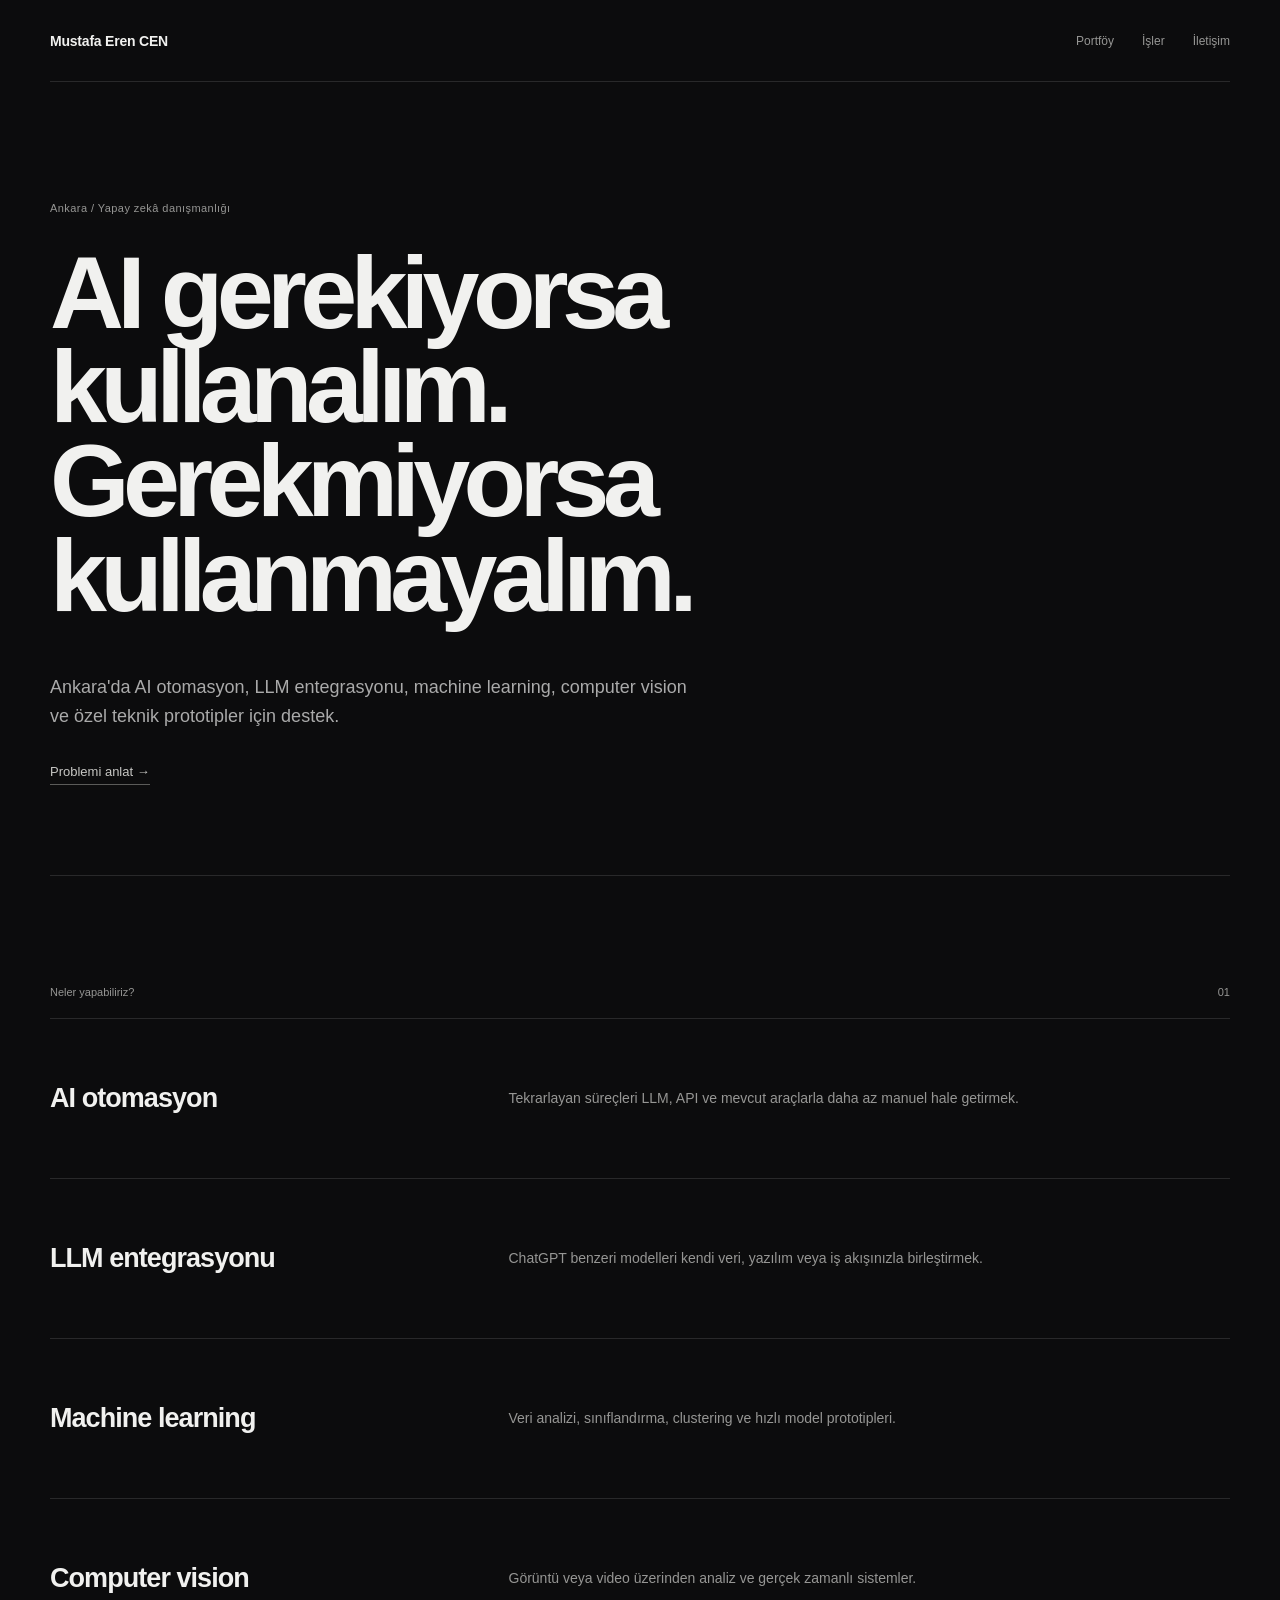
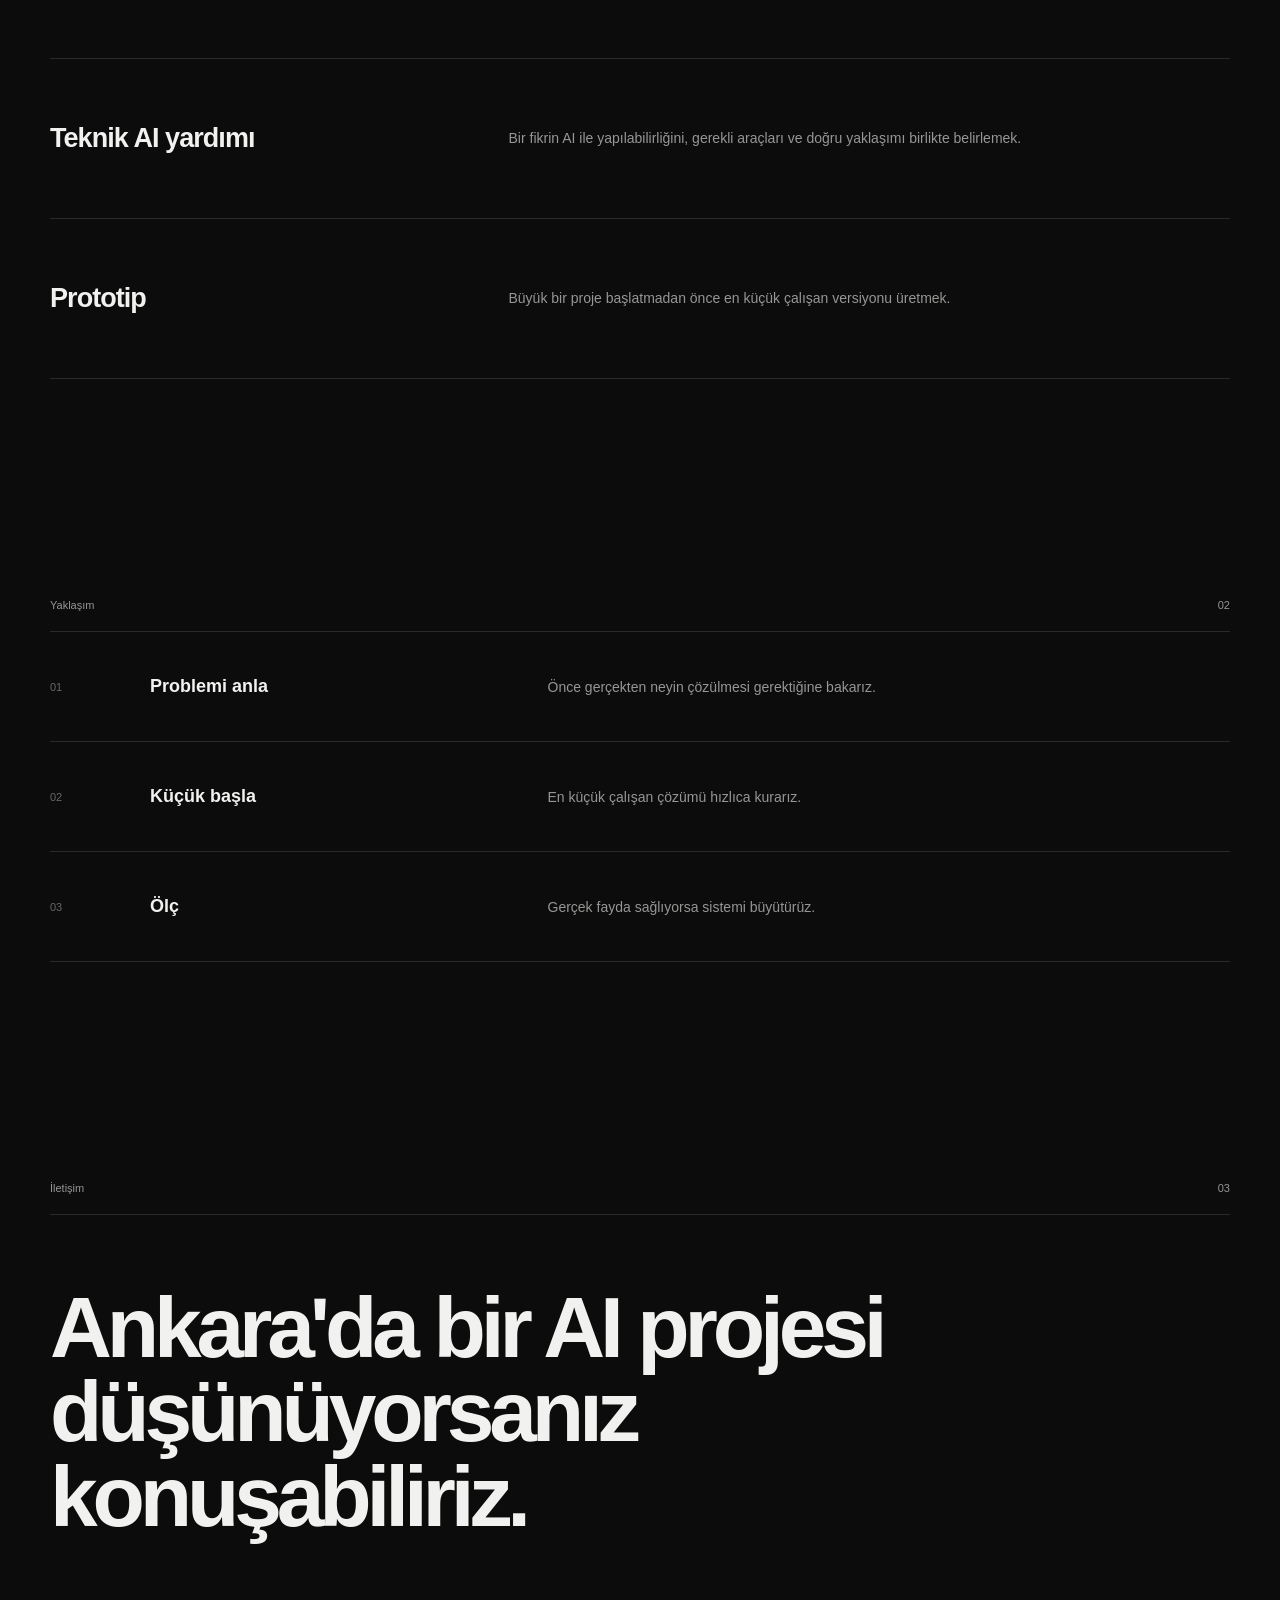
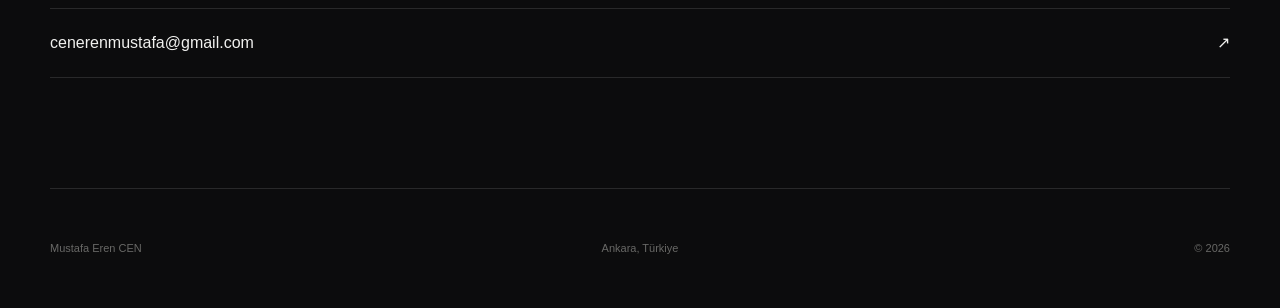
==== commit 97055f6a: "Simplify mstfcen.com visual system" ====
--- a/ankara-yapay-zeka-danismanligi/index.html
+++ b/ankara-yapay-zeka-danismanligi/index.html
@@ -4,15 +4,15 @@
   <meta charset="utf-8">
   <meta name="viewport" content="width=device-width,initial-scale=1">
 
-  <title>Ankara Yapay Zekâ Danışmanlığı & AI Yardımı | Mustafa Eren CEN</title>
+  <title>Ankara Yapay Zekâ Danışmanlığı ve AI Yardımı | Mustafa Eren CEN</title>
 
   <meta
     name="description"
-    content="Ankara'da yapay zekâ danışmanlığı ve teknik AI desteği. AI otomasyon, LLM entegrasyonu, machine learning, computer vision ve Python prototipleme."
+    content="Ankara'da yapay zekâ danışmanlığı ve teknik AI yardımı. AI otomasyon, LLM entegrasyonu, machine learning, computer vision ve Python prototipleme."
   >
 
   <meta name="robots" content="index,follow">
-  <meta name="theme-color" content="#08090b">
+  <meta name="theme-color" content="#0c0c0d">
 
   <link
     rel="canonical"
@@ -20,17 +20,6 @@
   >
 
   <link rel="stylesheet" href="/style.css">
-
-  <meta property="og:type" content="website">
-  <meta property="og:locale" content="tr_TR">
-  <meta
-    property="og:title"
-    content="Ankara Yapay Zekâ Danışmanlığı — Mustafa Eren CEN"
-  >
-  <meta
-    property="og:description"
-    content="AI otomasyon, LLM, machine learning, computer vision ve özel yazılım prototipleri."
-  >
 
   <script type="application/ld+json">
   {
@@ -60,269 +49,147 @@
   </script>
 </head>
 
-<body class="service-dark">
-  <div class="noise"></div>
-  <div class="cursor-glow"></div>
-
-  <header class="nav-shell">
-    <a class="logo" href="/">
-      <span class="logo-mark">M</span>
-      <span>Mustafa Eren CEN</span>
-    </a>
+<body>
+  <header class="site-header wrap">
+    <a class="name" href="/">Mustafa Eren CEN</a>
 
     <nav>
-      <a href="/">Portfolio</a>
-      <a href="/#work">Work</a>
-      <a href="/#about">About</a>
+      <a href="/">Portföy</a>
+      <a href="/#work">İşler</a>
+      <a href="mailto:cenerenmustafa@gmail.com">İletişim</a>
     </nav>
-
-    <a class="nav-cta" href="mailto:cenerenmustafa@gmail.com">
-      Contact
-      <span>↗</span>
-    </a>
   </header>
 
   <main>
-    <section class="service-new modern-wrap">
-      <div class="service-kicker">
-        <span class="status-pill">
-          <i></i>
-          Ankara / AI technical help
-        </span>
+    <section class="service-hero wrap">
+      <p class="eyebrow">
+        Ankara / Yapay zekâ danışmanlığı
+      </p>
+
+      <h1>
+        AI gerekiyorsa kullanalım.<br>
+        Gerekmiyorsa kullanmayalım.
+      </h1>
+
+      <p class="service-lead">
+        Ankara'da AI otomasyon, LLM entegrasyonu,
+        machine learning, computer vision ve
+        özel teknik prototipler için destek.
+      </p>
+
+      <a
+        class="simple-link"
+        href="mailto:cenerenmustafa@gmail.com?subject=Ankara%20AI%20projesi"
+      >
+        Problemi anlat →
+      </a>
+    </section>
+
+    <section class="service-list wrap">
+      <div class="section-title">
+        <span>Neler yapabiliriz?</span>
+        <span>01</span>
       </div>
 
-      <div class="service-grid">
-        <div>
-          <h1>
-            Yapay zekâyı
-            <span class="gradient-text">işe yarar</span>
-            hale getirelim.
-          </h1>
+      <article>
+        <h2>AI otomasyon</h2>
+        <p>
+          Tekrarlayan süreçleri LLM, API ve mevcut
+          araçlarla daha az manuel hale getirmek.
+        </p>
+      </article>
 
-          <p class="service-new-lead">
-            Ankara'da AI otomasyon, LLM entegrasyonu,
-            machine learning, computer vision ve
-            özel yazılım prototipleri için teknik destek.
-          </p>
+      <article>
+        <h2>LLM entegrasyonu</h2>
+        <p>
+          ChatGPT benzeri modelleri kendi veri,
+          yazılım veya iş akışınızla birleştirmek.
+        </p>
+      </article>
 
-          <div class="hero-actions">
-            <a
-              class="btn primary"
-              href="mailto:cenerenmustafa@gmail.com?subject=Ankara%20AI%20projesi"
-            >
-              Problemi anlat
-              <span>↗</span>
-            </a>
+      <article>
+        <h2>Machine learning</h2>
+        <p>
+          Veri analizi, sınıflandırma,
+          clustering ve hızlı model prototipleri.
+        </p>
+      </article>
 
-            <a class="btn ghost" href="/">
-              Portfolio
-              <span>←</span>
-            </a>
-          </div>
-        </div>
+      <article>
+        <h2>Computer vision</h2>
+        <p>
+          Görüntü veya video üzerinden
+          analiz ve gerçek zamanlı sistemler.
+        </p>
+      </article>
 
-        <div class="service-console glass">
-          <div class="system-head">
-            <span>can_ai_help.json</span>
-            <span class="live">READY</span>
-          </div>
+      <article>
+        <h2>Teknik AI yardımı</h2>
+        <p>
+          Bir fikrin AI ile yapılabilirliğini,
+          gerekli araçları ve doğru yaklaşımı birlikte belirlemek.
+        </p>
+      </article>
 
-          <div class="service-console-body">
-            <div>
-              <span>problem</span>
-              <strong>?</strong>
-            </div>
+      <article>
+        <h2>Prototip</h2>
+        <p>
+          Büyük bir proje başlatmadan önce
+          en küçük çalışan versiyonu üretmek.
+        </p>
+      </article>
+    </section>
 
-            <div>
-              <span>AI fit</span>
-              <strong>analyze</strong>
-            </div>
+    <section class="service-process wrap">
+      <div class="section-title">
+        <span>Yaklaşım</span>
+        <span>02</span>
+      </div>
 
-            <div>
-              <span>prototype</span>
-              <strong>build</strong>
-            </div>
+      <div class="process-row">
+        <span>01</span>
+        <strong>Problemi anla</strong>
+        <p>Önce gerçekten neyin çözülmesi gerektiğine bakarız.</p>
+      </div>
 
-            <div>
-              <span>result</span>
-              <strong>measure</strong>
-            </div>
-          </div>
+      <div class="process-row">
+        <span>02</span>
+        <strong>Küçük başla</strong>
+        <p>En küçük çalışan çözümü hızlıca kurarız.</p>
+      </div>
 
-          <div class="console-footer">
-            Ankara / Remote
-          </div>
-        </div>
+      <div class="process-row">
+        <span>03</span>
+        <strong>Ölç</strong>
+        <p>Gerçek fayda sağlıyorsa sistemi büyütürüz.</p>
       </div>
     </section>
 
-    <section class="service-cards modern-wrap">
-      <div class="section-head">
-        <div>
-          <span class="overline">What I can help with</span>
-          <h2>AI without the hype.</h2>
-        </div>
-
-        <p>
-          Önce problemi çözüyoruz.
-          AI gerçekten gerekiyorsa doğru noktada kullanıyoruz.
-        </p>
+    <section class="contact wrap">
+      <div class="section-title">
+        <span>İletişim</span>
+        <span>03</span>
       </div>
 
-      <div class="capabilities-modern service-capabilities">
-        <article>
-          <span>01</span>
-          <h3>AI Automation</h3>
-          <p>
-            Tekrarlayan süreçleri LLM, API ve
-            mevcut araçlarla otomatikleştirme.
-          </p>
-        </article>
-
-        <article>
-          <span>02</span>
-          <h3>LLM Integration</h3>
-          <p>
-            ChatGPT benzeri modelleri verinize,
-            süreçlerinize ve özel araçlarınıza bağlama.
-          </p>
-        </article>
-
-        <article>
-          <span>03</span>
-          <h3>Computer Vision</h3>
-          <p>
-            Kamera, görüntü ve video verisiyle
-            çalışan akıllı prototipler.
-          </p>
-        </article>
-
-        <article>
-          <span>04</span>
-          <h3>Machine Learning</h3>
-          <p>
-            Veri analizi, sınıflandırma,
-            clustering ve tahmin prototipleri.
-          </p>
-        </article>
-
-        <article>
-          <span>05</span>
-          <h3>1:1 AI Help</h3>
-          <p>
-            Hangi aracı kullanacağınızdan
-            nasıl kuracağınıza kadar bire bir teknik destek.
-          </p>
-        </article>
-
-        <article>
-          <span>06</span>
-          <h3>Rapid Prototype</h3>
-          <p>
-            Büyük yatırım yapmadan önce fikri
-            çalışan küçük bir sisteme dönüştürme.
-          </p>
-        </article>
-      </div>
-    </section>
-
-    <section class="process-new modern-wrap">
-      <div class="section-head">
-        <div>
-          <span class="overline">How it works</span>
-          <h2>Three steps.</h2>
-        </div>
-      </div>
-
-      <div class="process-track">
-        <article>
-          <span>01</span>
-          <h3>Understand</h3>
-          <p>
-            Gerçek problemi, veriyi ve hedefi ayırırız.
-          </p>
-        </article>
-
-        <article>
-          <span>02</span>
-          <h3>Prototype</h3>
-          <p>
-            En küçük çalışan çözümü hızlıca kurarız.
-          </p>
-        </article>
-
-        <article>
-          <span>03</span>
-          <h3>Measure</h3>
-          <p>
-            İşe yarıyorsa büyütür, yaramıyorsa gereksiz maliyeti keseriz.
-          </p>
-        </article>
-      </div>
-    </section>
-
-    <section class="contact-modern modern-wrap">
-      <span class="overline">Ankara / Remote</span>
-
       <h2>
-        Bir AI fikriniz<br>
-        <span class="gradient-text">var mı?</span>
+        Ankara'da bir AI projesi
+        düşünüyorsanız konuşabiliriz.
       </h2>
 
-      <div class="contact-row">
-        <a href="mailto:cenerenmustafa@gmail.com?subject=Ankara%20AI%20projesi">
-          cenerenmustafa@gmail.com
-          <span>↗</span>
-        </a>
-
-        <a href="https://github.com/mstfcen" target="_blank" rel="noreferrer">
-          GitHub
-          <span>↗</span>
-        </a>
-      </div>
+      <a
+        class="email-link"
+        href="mailto:cenerenmustafa@gmail.com?subject=Ankara%20AI%20projesi"
+      >
+        cenerenmustafa@gmail.com
+        <span>↗</span>
+      </a>
     </section>
   </main>
 
-  <footer class="modern-footer modern-wrap">
-    <div>
-      <strong>Mustafa Eren CEN</strong>
-      <span>Artificial Intelligence Engineer</span>
-    </div>
-
-    <div>
-      <span>Ankara</span>
-      <span>© 2026</span>
-    </div>
+  <footer class="footer wrap">
+    <div>Mustafa Eren CEN</div>
+    <div>Ankara, Türkiye</div>
+    <div>© 2026</div>
   </footer>
-
-  <script>
-  (() => {
-    const glow = document.querySelector('.cursor-glow');
-
-    if (
-      glow &&
-      window.matchMedia('(pointer:fine)').matches &&
-      !window.matchMedia('(prefers-reduced-motion:reduce)').matches
-    ) {
-      window.addEventListener('pointermove', e => {
-        glow.style.setProperty('--x', e.clientX + 'px');
-        glow.style.setProperty('--y', e.clientY + 'px');
-      }, {passive:true});
-    }
-
-    const observer = new IntersectionObserver(entries => {
-      entries.forEach(entry => {
-        if (entry.isIntersecting) {
-          entry.target.classList.add('in-view');
-          observer.unobserve(entry.target);
-        }
-      });
-    }, {threshold:.08});
-
-    document
-      .querySelectorAll('.capabilities-modern article, .process-track article')
-      .forEach(el => observer.observe(el));
-  })();
-  </script>
 </body>
 </html>
--- a/style.css
+++ b/style.css
@@ -3,20 +3,13 @@
 }
 
 :root{
-  --bg:#08090b;
-  --surface:#0e1014;
-  --surface-2:#13161c;
-  --surface-3:#181c23;
-  --fg:#f5f7fa;
-  --muted:#9299a6;
-  --line:rgba(255,255,255,.105);
-  --accent:#77a7ff;
-  --accent-2:#8b5cf6;
-  --accent-3:#5eead4;
-  --max:1320px;
-  --radius:22px;
-  --sans:Inter,ui-sans-serif,-apple-system,BlinkMacSystemFont,"Segoe UI",Helvetica,Arial,sans-serif;
-  --mono:"SFMono-Regular",Consolas,"Liberation Mono",monospace;
+  --bg:#0c0c0d;
+  --fg:#f1f1ef;
+  --muted:#969694;
+  --soft:#686866;
+  --line:#29292a;
+  --max:1180px;
+  --sans:ui-sans-serif,-apple-system,BlinkMacSystemFont,"Segoe UI",Helvetica,Arial,sans-serif;
 }
 
 html{
@@ -26,50 +19,15 @@
 
 body{
   margin:0;
+  background:var(--bg);
   color:var(--fg);
-  background:
-    radial-gradient(circle at 10% -10%,rgba(94,234,212,.055),transparent 30%),
-    radial-gradient(circle at 95% 4%,rgba(119,167,255,.08),transparent 30%),
-    var(--bg);
   font-family:var(--sans);
   -webkit-font-smoothing:antialiased;
 }
 
-body:before{
-  content:"";
-  position:fixed;
-  inset:0;
-  pointer-events:none;
-  background-image:
-    linear-gradient(rgba(255,255,255,.018) 1px,transparent 1px),
-    linear-gradient(90deg,rgba(255,255,255,.018) 1px,transparent 1px);
-  background-size:56px 56px;
-  mask-image:linear-gradient(to bottom,black,transparent 80%);
-  z-index:0;
-}
-
-.noise{
-  position:fixed;
-  inset:0;
-  opacity:.04;
-  pointer-events:none;
-  z-index:999;
-  background-image:url("data:image/svg+xml,%3Csvg viewBox='0 0 180 180' xmlns='http://www.w3.org/2000/svg'%3E%3Cfilter id='n'%3E%3CfeTurbulence type='fractalNoise' baseFrequency='.9' numOctaves='4' stitchTiles='stitch'/%3E%3C/filter%3E%3Crect width='100%25' height='100%25' filter='url(%23n)' opacity='.45'/%3E%3C/svg%3E");
-}
-
-.cursor-glow{
-  --x:50vw;
-  --y:20vh;
-  position:fixed;
-  inset:0;
-  pointer-events:none;
-  z-index:1;
-  background:
-    radial-gradient(
-      500px circle at var(--x) var(--y),
-      rgba(119,167,255,.07),
-      transparent 42%
-    );
+::selection{
+  background:var(--fg);
+  color:var(--bg);
 }
 
 a{
@@ -77,1293 +35,514 @@
   text-decoration:none;
 }
 
-button,
-a{
-  -webkit-tap-highlight-color:transparent;
-}
-
-.modern-wrap{
+.wrap{
+  width:min(var(--max),calc(100% - 48px));
+  margin-inline:auto;
+}
+
+.site-header{
+  min-height:82px;
+  display:flex;
+  align-items:center;
+  justify-content:space-between;
+  border-bottom:1px solid var(--line);
+}
+
+.name{
+  font-size:14px;
+  font-weight:650;
+  letter-spacing:-.015em;
+}
+
+.site-header nav{
+  display:flex;
+  gap:28px;
+}
+
+.site-header nav a{
+  color:var(--muted);
+  font-size:12px;
+}
+
+.site-header nav a:hover{
+  color:var(--fg);
+}
+
+.hero{
+  min-height:82vh;
+  padding:120px 0 70px;
+  display:flex;
+  flex-direction:column;
+  justify-content:flex-end;
+  border-bottom:1px solid var(--line);
+}
+
+.eyebrow{
+  margin:0 0 32px;
+  color:var(--muted);
+  font-size:11px;
+  letter-spacing:.04em;
+}
+
+.hero h1,
+.service-hero h1{
+  max-width:1050px;
+  margin:0;
+  font-size:clamp(58px,8vw,112px);
+  line-height:.92;
+  letter-spacing:-.065em;
+  font-weight:600;
+}
+
+.hero-foot{
+  margin-top:64px;
+  display:grid;
+  grid-template-columns:1fr 1fr;
+  gap:60px;
+}
+
+.hero-foot p{
+  max-width:520px;
+  margin:0;
+  color:#b0b0ae;
+  font-size:17px;
+  line-height:1.55;
+}
+
+.availability{
+  justify-self:end;
+}
+
+.section-title{
+  padding-bottom:20px;
+  display:flex;
+  justify-content:space-between;
+  border-bottom:1px solid var(--line);
+  color:var(--muted);
+  font-size:11px;
+}
+
+.work,
+.about,
+.capabilities,
+.direction,
+.ankara,
+.contact,
+.service-list,
+.service-process{
+  padding:110px 0;
+}
+
+.work-list{
+  border-bottom:1px solid var(--line);
+}
+
+.work-row{
   position:relative;
-  z-index:2;
-  width:min(var(--max),calc(100% - 64px));
-  margin-inline:auto;
-}
-
-.nav-shell{
-  position:sticky;
-  top:14px;
-  z-index:100;
-  width:min(var(--max),calc(100% - 64px));
-  height:62px;
-  margin:14px auto 0;
-  padding:0 15px 0 10px;
-  display:grid;
-  grid-template-columns:1fr auto 1fr;
-  align-items:center;
-  border:1px solid var(--line);
-  border-radius:18px;
-  background:rgba(10,11,14,.72);
-  backdrop-filter:blur(22px) saturate(140%);
-  box-shadow:
-    0 16px 50px rgba(0,0,0,.24),
-    inset 0 1px rgba(255,255,255,.04);
-}
-
-.logo{
-  display:flex;
-  align-items:center;
-  gap:11px;
-  font-size:12px;
-  font-weight:650;
-  letter-spacing:-.01em;
-}
-
-.logo-mark{
-  width:38px;
-  height:38px;
-  display:grid;
-  place-items:center;
-  border-radius:11px;
-  background:
-    linear-gradient(145deg,#f7f8fb,#b7c8ff);
-  color:#06070a;
-  font-size:17px;
-  font-weight:800;
-}
-
-.nav-shell nav{
-  display:flex;
-  gap:7px;
-  padding:4px;
-  border:1px solid rgba(255,255,255,.07);
-  border-radius:12px;
-  background:rgba(255,255,255,.025);
-}
-
-.nav-shell nav a{
-  padding:8px 12px;
-  border-radius:9px;
-  color:var(--muted);
+  min-height:190px;
+  padding:28px 70px 28px 0;
+  display:grid;
+  grid-template-columns:1.4fr .6fr;
+  gap:60px;
+  align-items:center;
+  border-bottom:1px solid var(--line);
+}
+
+.work-row:first-child{
+  border-top:0;
+}
+
+.work-row:hover h2{
+  transform:translateX(6px);
+}
+
+.work-main h2{
+  margin:0 0 12px;
+  font-size:30px;
+  font-weight:550;
+  letter-spacing:-.035em;
+  transition:transform .18s ease;
+}
+
+.work-main p{
+  max-width:620px;
+  margin:0;
+  color:var(--muted);
+  font-size:14px;
+  line-height:1.6;
+}
+
+.work-meta{
+  display:flex;
+  flex-wrap:wrap;
+  gap:8px 18px;
+  color:var(--soft);
   font-size:11px;
-  transition:.18s ease;
-}
-
-.nav-shell nav a:hover{
-  color:var(--fg);
-  background:rgba(255,255,255,.06);
-}
-
-.nav-cta{
-  justify-self:end;
-  display:flex;
-  gap:14px;
-  align-items:center;
-  padding:10px 13px;
-  border-radius:11px;
-  background:var(--fg);
-  color:#0b0c0e;
-  font-size:11px;
-  font-weight:650;
-}
-
-.hero{
-  min-height:calc(100svh - 90px);
-  padding:130px 0 90px;
-  display:grid;
-  grid-template-columns:minmax(0,1.2fr) minmax(340px,.8fr);
-  gap:90px;
-  align-items:center;
-}
-
-.status-pill{
+}
+
+.arrow{
+  position:absolute;
+  right:0;
+  top:50%;
+  transform:translateY(-50%);
+  color:var(--muted);
+}
+
+.simple-link{
   width:max-content;
   max-width:100%;
-  display:flex;
-  align-items:center;
-  gap:9px;
-  padding:8px 11px;
-  border:1px solid var(--line);
-  border-radius:100px;
-  background:rgba(255,255,255,.035);
-  color:#c7ccd5;
-  font-family:var(--mono);
-  font-size:10px;
-  letter-spacing:-.01em;
-}
-
-.status-pill i{
-  width:7px;
-  height:7px;
-  border-radius:50%;
-  background:#51e3a4;
-  box-shadow:0 0 15px rgba(81,227,164,.8);
-}
-
-.hero h1{
-  max-width:900px;
-  margin:32px 0 31px;
-  font-size:clamp(68px,8.7vw,132px);
-  line-height:.88;
-  letter-spacing:-.075em;
-  font-weight:700;
-}
-
-.gradient-text{
-  color:transparent;
-  background:
-    linear-gradient(
-      100deg,
-      #f7f8fb 0%,
-      #9fc3ff 35%,
-      #8e76ff 69%,
-      #5eead4 100%
-    );
-  -webkit-background-clip:text;
-  background-clip:text;
-}
-
-.hero-sub{
-  max-width:670px;
-  margin:0;
-  color:#b6bdc8;
-  font-size:clamp(18px,1.65vw,24px);
-  line-height:1.48;
-  letter-spacing:-.025em;
-}
-
-.hero-actions{
-  display:flex;
-  flex-wrap:wrap;
-  gap:10px;
-  margin-top:38px;
-}
-
-.btn{
-  min-height:48px;
-  display:flex;
-  align-items:center;
-  justify-content:space-between;
-  gap:32px;
-  padding:0 16px;
-  border-radius:12px;
-  font-size:12px;
-  font-weight:650;
-  transition:
-    transform .18s ease,
-    border-color .18s ease,
-    background .18s ease;
-}
-
-.btn:hover{
-  transform:translateY(-2px);
-}
-
-.btn.primary{
-  background:var(--fg);
-  color:#08090b;
-}
-
-.btn.ghost{
-  border:1px solid var(--line);
-  background:rgba(255,255,255,.025);
-}
-
-.hero-visual{
-  justify-self:end;
-  width:min(100%,500px);
-}
-
-.glass{
-  border:1px solid var(--line);
-  background:
-    linear-gradient(
-      150deg,
-      rgba(255,255,255,.07),
-      rgba(255,255,255,.018)
-    );
-  box-shadow:
-    0 40px 100px rgba(0,0,0,.35),
-    inset 0 1px rgba(255,255,255,.05);
-  backdrop-filter:blur(20px);
-}
-
-.system-card{
-  min-height:500px;
-  padding:18px;
-  border-radius:26px;
-  transform:perspective(1200px) rotateY(-5deg) rotateX(2deg);
-}
-
-.system-head{
-  height:42px;
-  display:flex;
-  align-items:center;
-  justify-content:space-between;
-  padding:0 4px 13px;
-  border-bottom:1px solid var(--line);
-  color:#89919f;
-  font-family:var(--mono);
-  font-size:10px;
-}
-
-.live{
-  padding:5px 7px;
-  border:1px solid rgba(81,227,164,.26);
-  border-radius:6px;
-  color:#69eab2;
-  background:rgba(81,227,164,.07);
-}
-
-.code-lines{
-  padding:28px 6px;
-  display:grid;
-  gap:15px;
-}
-
-.code-lines div{
-  display:grid;
-  grid-template-columns:90px 1fr;
-  gap:14px;
-  font-family:var(--mono);
-  font-size:11px;
-}
-
-.code-lines b{
-  color:#69717e;
-  font-weight:400;
-}
-
-.code-lines span{
-  color:#c5cbd5;
-}
-
-.pulse-map{
-  position:relative;
-  min-height:240px;
-  margin-top:8px;
-  overflow:hidden;
-  border:1px solid rgba(255,255,255,.055);
-  border-radius:18px;
-  background:
-    radial-gradient(circle at 50% 50%,rgba(119,167,255,.13),transparent 35%),
-    rgba(0,0,0,.12);
-}
-
-.pulse-map:before{
-  content:"";
-  position:absolute;
-  inset:0;
-  background-image:
-    linear-gradient(rgba(255,255,255,.027) 1px,transparent 1px),
-    linear-gradient(90deg,rgba(255,255,255,.027) 1px,transparent 1px);
-  background-size:28px 28px;
-}
-
-.node{
-  position:absolute;
-  width:9px;
-  height:9px;
-  border-radius:50%;
-  background:#9fc3ff;
-  box-shadow:
-    0 0 0 7px rgba(159,195,255,.06),
-    0 0 20px rgba(159,195,255,.7);
-}
-
-.n1{left:21%;top:56%}
-.n2{left:49%;top:28%}
-.n3{left:72%;top:61%}
-.n4{left:51%;top:72%;background:#5eead4}
-
-.line{
-  position:absolute;
-  height:1px;
-  transform-origin:left center;
-  background:linear-gradient(90deg,rgba(159,195,255,.6),rgba(159,195,255,.05));
-}
-
-.l1{
-  left:22%;
-  top:57%;
-  width:38%;
-  transform:rotate(-28deg);
-}
-
-.l2{
-  left:50%;
-  top:30%;
-  width:33%;
-  transform:rotate(39deg);
-}
-
-.l3{
-  left:51%;
-  top:72%;
-  width:26%;
-  transform:rotate(-17deg);
-}
-
-.metrics{
-  display:grid;
-  grid-template-columns:repeat(4,1fr);
-  border-top:1px solid var(--line);
-  border-bottom:1px solid var(--line);
-}
-
-.metrics article{
-  min-height:124px;
-  padding:24px;
-  display:flex;
-  flex-direction:column;
-  justify-content:space-between;
-}
-
-.metrics article+article{
-  border-left:1px solid var(--line);
-}
-
-.metric-label{
-  color:#676f7b;
-  font-family:var(--mono);
-  font-size:9px;
-  text-transform:uppercase;
-}
-
-.metrics strong{
-  font-size:17px;
-  letter-spacing:-.025em;
-}
-
-.section{
-  padding:145px 0;
-}
-
-.section-head{
-  display:grid;
-  grid-template-columns:1.35fr .65fr;
-  gap:80px;
-  margin-bottom:70px;
-  align-items:end;
-}
-
-.section-head h2{
-  margin:15px 0 0;
-  font-size:clamp(48px,5.8vw,84px);
-  line-height:.95;
-  letter-spacing:-.06em;
-  font-weight:650;
-}
-
-.section-head>p{
-  margin:0;
-  color:var(--muted);
-  font-size:15px;
-  line-height:1.65;
-}
-
-.overline{
-  color:#77808d;
-  font-family:var(--mono);
-  font-size:10px;
-  text-transform:uppercase;
-  letter-spacing:.04em;
-}
-
-.project-grid{
+  display:block;
+  margin-top:34px;
+  padding-bottom:5px;
+  border-bottom:1px solid #5b5b59;
+  color:#c7c7c4;
+  font-size:13px;
+}
+
+.about-grid{
+  padding-top:70px;
   display:grid;
   grid-template-columns:1fr 1fr;
-  gap:14px;
-}
-
-.project-card{
-  min-height:540px;
-  padding:21px;
-  display:flex;
-  flex-direction:column;
-  overflow:hidden;
-  border:1px solid var(--line);
-  border-radius:var(--radius);
-  background:
-    linear-gradient(145deg,rgba(255,255,255,.035),rgba(255,255,255,.012));
-  transition:
-    transform .25s ease,
-    border-color .25s ease,
-    background .25s ease;
-  opacity:0;
-  transform:translateY(16px);
-}
-
-.project-card.in-view{
-  opacity:1;
-  transform:none;
-  transition:
-    opacity .6s ease,
-    transform .6s ease,
-    border-color .25s ease,
-    background .25s ease;
-}
-
-.project-card:hover{
-  transform:translateY(-4px);
-  border-color:rgba(255,255,255,.19);
-  background:
-    linear-gradient(145deg,rgba(255,255,255,.055),rgba(255,255,255,.018));
-}
-
-.project-large{
-  grid-row:span 2;
-  min-height:1094px;
-}
-
-.project-wide{
-  grid-column:1/-1;
-  min-height:400px;
-  display:grid;
-  grid-template-columns:1fr .9fr;
-  grid-template-rows:auto 1fr;
-}
-
-.project-top{
-  display:flex;
-  justify-content:space-between;
-  color:#737b88;
-  font-family:var(--mono);
-  font-size:9px;
-}
-
-.project-link{
-  color:#aab1bc;
-}
-
-.project-art{
-  position:relative;
-  flex:1;
-  min-height:260px;
-  margin:30px 0;
-  overflow:hidden;
-  border-radius:16px;
-  background:#0a0b0e;
-  border:1px solid rgba(255,255,255,.055);
-}
-
-.art-chatdock{
-  display:grid;
-  place-items:center;
-  background:
-    radial-gradient(circle at 50% 40%,rgba(119,167,255,.16),transparent 42%),
-    #090a0d;
-}
-
-.terminal-mini{
-  width:74%;
-  height:44%;
-  padding:20px;
-  display:flex;
-  flex-wrap:wrap;
-  align-content:center;
-  gap:10px;
-  border:1px solid rgba(255,255,255,.13);
-  border-radius:14px;
-  background:rgba(12,14,18,.85);
-  box-shadow:0 40px 70px rgba(0,0,0,.45);
-  font-family:var(--mono);
-  color:#9fc3ff;
-  font-size:12px;
-}
-
-.terminal-mini i{
-  display:block;
-  width:8px;
-  height:15px;
-  background:#5eead4;
-  animation:blink 1.1s step-end infinite;
-}
-
-@keyframes blink{
-  50%{opacity:0}
-}
-
-.art-vision{
-  display:grid;
-  place-items:center;
-  background:
-    radial-gradient(circle,rgba(94,234,212,.08),transparent 50%),
-    #090a0d;
-}
-
-.vision-box{
-  position:relative;
-  width:47%;
-  aspect-ratio:1;
-  border:1px solid rgba(94,234,212,.55);
-}
-
-.vision-box:before,
-.vision-box:after{
-  content:"";
-  position:absolute;
-  background:#5eead4;
-}
-
-.vision-box:before{
-  left:50%;
-  top:-15%;
-  width:1px;
-  height:130%;
-}
-
-.vision-box:after{
-  top:50%;
-  left:-15%;
-  width:130%;
-  height:1px;
-}
-
-.vision-box span{
-  position:absolute;
-  inset:32%;
-  border:1px solid #9fc3ff;
-}
-
-.vision-box i{
-  position:absolute;
-  width:8px;
-  height:8px;
-  left:58%;
-  top:38%;
-  border-radius:50%;
-  background:#fff;
-  box-shadow:0 0 18px #fff;
-}
-
-.art-cluster{
-  display:grid;
-  grid-template-columns:repeat(3,1fr);
-  place-items:center;
-  padding:60px;
-  background:#090a0d;
-}
-
-.art-cluster span{
-  width:17px;
-  height:17px;
-  border-radius:50%;
-  background:#77a7ff;
-  box-shadow:0 0 24px rgba(119,167,255,.35);
-}
-
-.art-cluster span:nth-child(2n){
-  background:#8b5cf6;
-}
-
-.art-cluster span:nth-child(3n){
-  background:#5eead4;
-}
-
-.project-bottom{
-  margin-top:auto;
-}
-
-.tag{
-  display:inline-flex;
-  margin:0 5px 5px 0;
-  padding:6px 8px;
-  border:1px solid var(--line);
-  border-radius:100px;
-  color:#8e96a3;
-  font-family:var(--mono);
-  font-size:8px;
-  text-transform:uppercase;
-}
-
-.project-card h3{
-  margin:17px 0 12px;
-  font-size:32px;
+  gap:110px;
+}
+
+.about-lead p{
+  max-width:520px;
+  margin:0;
+  font-size:clamp(32px,4vw,54px);
+  line-height:1.08;
   letter-spacing:-.045em;
 }
 
-.project-card p{
-  max-width:560px;
-  margin:0;
-  color:#979faa;
-  line-height:1.55;
-  font-size:13px;
-}
-
-.wide-content{
-  align-self:end;
-}
-
-.network-art{
-  position:relative;
-  grid-column:2;
-  grid-row:1/3;
-  min-height:290px;
-  overflow:hidden;
-  border-radius:16px;
-  background:
-    radial-gradient(circle at center,rgba(139,92,246,.13),transparent 45%);
-}
-
-.network-art:before,
-.network-art:after{
-  content:"";
-  position:absolute;
-  inset:50%;
-  width:320px;
-  height:1px;
-  transform:translate(-50%,-50%) rotate(28deg);
-  background:linear-gradient(90deg,transparent,#8b5cf6,transparent);
-}
-
-.network-art:after{
-  transform:translate(-50%,-50%) rotate(-37deg);
-}
-
-.network-art i{
-  position:absolute;
-  width:10px;
-  height:10px;
-  border-radius:50%;
-  background:#9fc3ff;
-  box-shadow:0 0 18px rgba(159,195,255,.7);
-}
-
-.network-art i:nth-child(1){left:22%;top:34%}
-.network-art i:nth-child(2){left:59%;top:21%}
-.network-art i:nth-child(3){left:72%;top:57%}
-.network-art i:nth-child(4){left:41%;top:71%;background:#5eead4}
-.network-art i:nth-child(5){left:48%;top:47%;background:#fff}
-
-.text-link{
-  width:max-content;
-  display:flex;
-  align-items:center;
-  gap:50px;
-  margin-top:30px;
-  padding:14px 0;
-  border-bottom:1px solid rgba(255,255,255,.35);
-  color:#c2c7cf;
-  font-size:12px;
-}
-
-.about-section{
-  border-top:1px solid var(--line);
-}
-
 .about-copy{
   display:grid;
-  gap:24px;
+  gap:25px;
 }
 
 .about-copy p{
   margin:0;
-  color:#a5acb7;
+  color:#a7a7a4;
   font-size:15px;
   line-height:1.7;
 }
 
-.timeline-modern{
-  display:grid;
-  gap:8px;
-}
-
-.timeline-modern article{
-  min-height:150px;
-  padding:26px;
-  display:grid;
-  grid-template-columns:90px 1fr;
-  gap:30px;
-  align-items:start;
-  border:1px solid var(--line);
-  border-radius:16px;
-  background:rgba(255,255,255,.018);
-  opacity:0;
-  transform:translateY(14px);
-}
-
-.timeline-modern article.in-view{
-  opacity:1;
-  transform:none;
-  transition:.55s ease;
-}
-
-.timeline-modern article>span{
-  color:#6f7783;
-  font-family:var(--mono);
-  font-size:9px;
-}
-
-.timeline-modern h3{
-  margin:0 0 10px;
-  font-size:21px;
-  letter-spacing:-.03em;
-}
-
-.timeline-modern p{
-  max-width:680px;
-  margin:0;
-  color:#8f97a3;
+.cap-list{
+  border-bottom:1px solid var(--line);
+}
+
+.cap-list>div{
+  min-height:110px;
+  display:grid;
+  grid-template-columns:.6fr 1.4fr;
+  gap:50px;
+  align-items:center;
+  border-bottom:1px solid var(--line);
+}
+
+.cap-list strong{
+  font-size:20px;
+  letter-spacing:-.025em;
+  font-weight:550;
+}
+
+.cap-list span{
+  color:var(--muted);
+  font-size:14px;
+}
+
+.direction{
+  border-top:1px solid var(--line);
+}
+
+.direction-copy{
+  max-width:920px;
+  margin:70px 0 0;
+  font-size:clamp(42px,6vw,82px);
+  line-height:1;
+  letter-spacing:-.055em;
+}
+
+.direction-copy em{
+  font-style:normal;
+  color:#8d8d89;
+}
+
+.direction-detail{
+  max-width:610px;
+  margin:50px 0 0 auto;
+  color:var(--muted);
+  font-size:15px;
+  line-height:1.7;
+}
+
+.ankara{
+  border-top:1px solid var(--line);
+  border-bottom:1px solid var(--line);
+}
+
+.ankara-inner{
+  display:grid;
+  grid-template-columns:1.2fr .8fr;
+  gap:100px;
+  align-items:end;
+}
+
+.ankara h2{
+  max-width:760px;
+  margin:0;
+  font-size:clamp(38px,5vw,68px);
+  line-height:1.03;
+  letter-spacing:-.05em;
+  font-weight:550;
+}
+
+.ankara-copy p{
+  margin:0 0 32px;
+  color:var(--muted);
+  font-size:15px;
+  line-height:1.7;
+}
+
+.ankara-copy a{
+  padding-bottom:5px;
+  border-bottom:1px solid #5b5b59;
   font-size:13px;
-  line-height:1.6;
-}
-
-.capabilities-modern{
-  display:grid;
-  grid-template-columns:repeat(3,1fr);
-  gap:8px;
-}
-
-.capabilities-modern article{
-  min-height:300px;
-  padding:24px;
-  display:flex;
-  flex-direction:column;
-  border:1px solid var(--line);
-  border-radius:18px;
-  background:
-    linear-gradient(155deg,rgba(255,255,255,.035),rgba(255,255,255,.01));
-  opacity:0;
-  transform:translateY(14px);
-}
-
-.capabilities-modern article.in-view{
-  opacity:1;
-  transform:none;
-  transition:.55s ease;
-}
-
-.capabilities-modern article>span{
-  color:#69717d;
-  font-family:var(--mono);
-  font-size:9px;
-}
-
-.capabilities-modern h3{
-  margin:auto 0 14px;
-  font-size:24px;
-  letter-spacing:-.04em;
-}
-
-.capabilities-modern p{
-  margin:0;
-  color:#9098a3;
-  font-size:13px;
-  line-height:1.6;
-}
-
-.ai-ankara{
-  padding:40px 0 150px;
-}
-
-.ai-panel{
-  position:relative;
-  min-height:690px;
-  padding:64px;
-  overflow:hidden;
-  border-radius:28px;
-  color:#08090b;
-  background:#f5f7fa;
-}
-
-.ai-panel-bg{
-  position:absolute;
-  width:850px;
-  height:850px;
-  right:-250px;
-  top:-230px;
-  border-radius:50%;
-  background:
-    radial-gradient(circle at 30% 30%,#5eead4,transparent 42%),
-    radial-gradient(circle at 65% 45%,#77a7ff,transparent 48%),
-    radial-gradient(circle at 55% 70%,#8b5cf6,transparent 48%);
-  filter:blur(3px);
-  opacity:.72;
-}
-
-.ai-panel-copy{
-  position:relative;
-  z-index:2;
-  width:60%;
-  max-width:760px;
-}
-
-.overline.light{
-  color:#525762;
-}
-
-.ai-panel h2{
-  margin:25px 0 25px;
-  font-size:clamp(60px,7vw,103px);
-  line-height:.87;
-  letter-spacing:-.075em;
-}
-
-.ai-panel h2 span{
-  color:#626975;
-}
-
-.ai-panel-copy p{
-  max-width:590px;
-  color:#515761;
-  font-size:16px;
-  line-height:1.65;
-}
-
-.light-btn{
-  width:max-content;
-  margin-top:35px;
-  background:#090a0d;
-  color:#f5f7fa;
-}
-
-.ai-panel-meta{
-  position:absolute;
-  right:38px;
-  bottom:38px;
-  z-index:2;
-  width:min(330px,38%);
-  display:flex;
-  flex-wrap:wrap;
-  justify-content:flex-end;
-  gap:7px;
-}
-
-.ai-panel-meta span{
-  padding:8px 11px;
-  border:1px solid rgba(0,0,0,.15);
-  border-radius:100px;
-  background:rgba(255,255,255,.45);
-  backdrop-filter:blur(8px);
-  font-family:var(--mono);
-  font-size:8px;
-}
-
-.contact-modern{
-  padding:90px 0 120px;
-  border-top:1px solid var(--line);
-}
-
-.contact-modern h2{
-  max-width:1100px;
-  margin:24px 0 80px;
-  font-size:clamp(62px,8.8vw,132px);
-  line-height:.88;
-  letter-spacing:-.075em;
-}
-
-.contact-row{
-  display:grid;
-  grid-template-columns:1.6fr .4fr;
-  gap:12px;
-}
-
-.contact-row a{
-  min-height:66px;
-  padding:0 18px;
-  display:flex;
-  justify-content:space-between;
-  align-items:center;
-  border:1px solid var(--line);
-  border-radius:14px;
-  color:#cbd0d8;
-  font-size:12px;
-  transition:.18s ease;
-}
-
-.contact-row a:hover{
-  background:rgba(255,255,255,.045);
-  border-color:rgba(255,255,255,.19);
-}
-
-.modern-footer{
-  min-height:135px;
-  padding:35px 0;
-  display:flex;
-  align-items:flex-end;
+}
+
+.contact h2{
+  max-width:900px;
+  margin:70px 0 70px;
+  font-size:clamp(48px,6.7vw,92px);
+  line-height:.98;
+  letter-spacing:-.06em;
+  font-weight:550;
+}
+
+.email-link{
+  min-height:70px;
+  display:flex;
+  align-items:center;
   justify-content:space-between;
   border-top:1px solid var(--line);
-}
-
-.modern-footer>div{
+  border-bottom:1px solid var(--line);
+  font-size:16px;
+}
+
+.footer{
+  min-height:120px;
+  display:grid;
+  grid-template-columns:1fr 1fr 1fr;
+  align-items:center;
+  border-top:1px solid var(--line);
+  color:var(--soft);
+  font-size:11px;
+}
+
+.footer div:nth-child(2){
+  text-align:center;
+}
+
+.footer div:last-child{
+  text-align:right;
+}
+
+/* service */
+
+.service-hero{
+  min-height:75vh;
+  padding:120px 0 90px;
   display:flex;
   flex-direction:column;
-  gap:5px;
-  color:#68707c;
-  font-size:10px;
-}
-
-.modern-footer strong{
-  color:#c8cdd4;
-}
-
-/* SERVICE */
-
-.service-new{
-  min-height:calc(100svh - 100px);
-  padding:120px 0 100px;
-  display:flex;
-  flex-direction:column;
-  justify-content:center;
-}
-
-.service-grid{
-  display:grid;
-  grid-template-columns:1.15fr .65fr;
-  gap:100px;
-  align-items:center;
-}
-
-.service-new h1{
-  max-width:900px;
-  margin:30px 0 30px;
-  font-size:clamp(65px,8vw,116px);
-  line-height:.89;
-  letter-spacing:-.07em;
-}
-
-.service-new-lead{
-  max-width:670px;
-  color:#aeb5bf;
-  font-size:clamp(18px,1.7vw,23px);
-  line-height:1.55;
-}
-
-.service-console{
-  min-height:430px;
-  padding:18px;
-  border-radius:24px;
-}
-
-.service-console-body{
-  padding:28px 6px;
-  display:grid;
-  gap:10px;
-}
-
-.service-console-body div{
-  min-height:58px;
-  padding:0 14px;
-  display:flex;
-  align-items:center;
-  justify-content:space-between;
-  border:1px solid rgba(255,255,255,.07);
-  border-radius:11px;
-  background:rgba(255,255,255,.018);
-  font-family:var(--mono);
-  font-size:10px;
-}
-
-.service-console-body span{
-  color:#6d7581;
-}
-
-.service-console-body strong{
-  color:#b7c8ff;
-  font-weight:400;
-}
-
-.console-footer{
-  margin-top:20px;
-  padding:14px;
-  border-top:1px solid var(--line);
-  color:#707885;
-  font-family:var(--mono);
-  font-size:9px;
-}
-
-.service-cards,
-.process-new{
-  padding:130px 0;
-  border-top:1px solid var(--line);
-}
-
-.service-capabilities article{
-  min-height:280px;
-}
-
-.process-track{
-  display:grid;
-  grid-template-columns:repeat(3,1fr);
-  gap:8px;
-}
-
-.process-track article{
-  min-height:260px;
-  padding:24px;
-  display:flex;
-  flex-direction:column;
-  border:1px solid var(--line);
-  border-radius:18px;
-  opacity:0;
-  transform:translateY(14px);
-}
-
-.process-track article.in-view{
-  opacity:1;
-  transform:none;
-  transition:.55s ease;
-}
-
-.process-track article>span{
-  color:#69717d;
-  font-family:var(--mono);
-  font-size:9px;
-}
-
-.process-track h3{
-  margin:auto 0 12px;
+  justify-content:flex-end;
+  border-bottom:1px solid var(--line);
+}
+
+.service-lead{
+  max-width:650px;
+  margin:50px 0 0;
+  color:#aaa;
+  font-size:18px;
+  line-height:1.6;
+}
+
+.service-list article{
+  min-height:160px;
+  padding:28px 0;
+  display:grid;
+  grid-template-columns:.7fr 1.3fr;
+  gap:70px;
+  align-items:center;
+  border-bottom:1px solid var(--line);
+}
+
+.service-list h2{
+  margin:0;
   font-size:27px;
-  letter-spacing:-.04em;
-}
-
-.process-track p{
-  margin:0;
-  color:#8f97a3;
-  font-size:13px;
-  line-height:1.6;
-}
-
-@media(prefers-reduced-motion:reduce){
-  *,
-  *:before,
-  *:after{
-    scroll-behavior:auto!important;
-    animation:none!important;
-    transition:none!important;
-  }
-
-  .project-card,
-  .capabilities-modern article,
-  .timeline-modern article,
-  .process-track article{
-    opacity:1;
-    transform:none;
-  }
-}
-
-@media(max-width:980px){
-  .modern-wrap,
-  .nav-shell{
-    width:calc(100% - 30px);
-  }
-
-  .nav-shell{
-    grid-template-columns:1fr auto;
-  }
-
-  .nav-shell nav{
+  font-weight:550;
+  letter-spacing:-.035em;
+}
+
+.service-list p{
+  max-width:620px;
+  margin:0;
+  color:var(--muted);
+  font-size:14px;
+  line-height:1.65;
+}
+
+.process-row{
+  min-height:110px;
+  display:grid;
+  grid-template-columns:70px .7fr 1.3fr;
+  gap:30px;
+  align-items:center;
+  border-bottom:1px solid var(--line);
+}
+
+.process-row span{
+  color:var(--soft);
+  font-size:11px;
+}
+
+.process-row strong{
+  font-size:18px;
+  font-weight:550;
+}
+
+.process-row p{
+  margin:0;
+  color:var(--muted);
+  font-size:14px;
+}
+
+@media(max-width:800px){
+  .wrap{
+    width:calc(100% - 28px);
+  }
+
+  .site-header{
+    min-height:70px;
+  }
+
+  .site-header nav{
+    gap:16px;
+  }
+
+  .site-header nav a:nth-child(2),
+  .site-header nav a:nth-child(3){
     display:none;
   }
 
   .hero{
-    min-height:auto;
-    padding:100px 0 90px;
+    min-height:74svh;
+    padding-top:80px;
+  }
+
+  .hero h1,
+  .service-hero h1{
+    font-size:clamp(54px,14vw,82px);
+  }
+
+  .hero-foot,
+  .about-grid,
+  .ankara-inner{
     grid-template-columns:1fr;
-    gap:70px;
-  }
-
-  .hero-visual{
+    gap:35px;
+  }
+
+  .availability{
     justify-self:start;
-    width:100%;
-  }
-
-  .system-card{
-    min-height:450px;
-    transform:none;
-  }
-
-  .metrics{
-    grid-template-columns:1fr 1fr;
-  }
-
-  .metrics article:nth-child(3){
-    border-left:0;
-    border-top:1px solid var(--line);
-  }
-
-  .metrics article:nth-child(4){
-    border-top:1px solid var(--line);
-  }
-
-  .section{
-    padding:100px 0;
-  }
-
-  .section-head{
+  }
+
+  .work,
+  .about,
+  .capabilities,
+  .direction,
+  .ankara,
+  .contact,
+  .service-list,
+  .service-process{
+    padding:75px 0;
+  }
+
+  .work-row{
+    min-height:220px;
     grid-template-columns:1fr;
-    gap:30px;
-  }
-
-  .project-grid{
+    gap:26px;
+  }
+
+  .work-meta{
+    padding-right:20px;
+  }
+
+  .about-grid{
+    padding-top:50px;
+  }
+
+  .cap-list>div{
     grid-template-columns:1fr;
-  }
-
-  .project-large{
-    grid-row:auto;
-    min-height:650px;
-  }
-
-  .project-wide{
-    grid-column:auto;
-    min-height:550px;
-    display:flex;
-  }
-
-  .network-art{
-    order:1;
-    width:100%;
-    min-height:250px;
-    margin:30px 0;
-  }
-
-  .wide-content{
-    order:2;
-  }
-
-  .capabilities-modern{
-    grid-template-columns:1fr 1fr;
-  }
-
-  .ai-panel{
-    padding:45px;
-  }
-
-  .ai-panel-copy{
-    width:78%;
-  }
-
-  .service-grid{
+    gap:10px;
+    padding:25px 0;
+  }
+
+  .direction-detail{
+    margin-left:0;
+  }
+
+  .service-list article{
     grid-template-columns:1fr;
-    gap:65px;
-  }
-}
-
-@media(max-width:650px){
-  .modern-wrap,
-  .nav-shell{
-    width:calc(100% - 20px);
-  }
-
-  .nav-shell{
-    top:8px;
-    margin-top:8px;
-  }
-
-  .logo>span:last-child{
+    gap:15px;
+  }
+
+  .process-row{
+    grid-template-columns:45px 1fr;
+    padding:24px 0;
+  }
+
+  .process-row p{
+    grid-column:2;
+  }
+}
+
+@media(max-width:500px){
+  .site-header nav a:not(:last-child){
     display:none;
   }
 
-  .hero{
-    padding-top:75px;
-  }
-
-  .hero h1{
-    font-size:clamp(62px,19vw,96px);
-  }
-
-  .hero-sub{
-    font-size:17px;
-  }
-
-  .hero-actions{
-    display:grid;
-  }
-
-  .btn{
-    width:100%;
-  }
-
-  .metrics{
+  .hero h1,
+  .service-hero h1{
+    font-size:52px;
+  }
+
+  .hero-foot p{
+    font-size:16px;
+  }
+
+  .work-main h2{
+    font-size:26px;
+  }
+
+  .direction-copy{
+    font-size:43px;
+  }
+
+  .contact h2{
+    font-size:50px;
+  }
+
+  .email-link{
+    font-size:13px;
+    overflow-wrap:anywhere;
+  }
+
+  .footer{
+    padding:28px 0;
     grid-template-columns:1fr;
-  }
-
-  .metrics article+article{
-    border-left:0;
-    border-top:1px solid var(--line);
-  }
-
-  .section-head h2{
-    font-size:52px;
-  }
-
-  .project-card{
-    min-height:540px;
-  }
-
-  .project-large{
-    min-height:620px;
-  }
-
-  .terminal-mini{
-    width:88%;
-  }
-
-  .capabilities-modern,
-  .process-track{
-    grid-template-columns:1fr;
-  }
-
-  .capabilities-modern article{
-    min-height:230px;
-  }
-
-  .timeline-modern article{
-    grid-template-columns:55px 1fr;
-    padding:20px;
-  }
-
-  .ai-panel{
-    min-height:700px;
-    padding:30px 24px;
-  }
-
-  .ai-panel-copy{
-    width:100%;
-  }
-
-  .ai-panel h2{
-    font-size:60px;
-  }
-
-  .ai-panel-bg{
-    width:650px;
-    height:650px;
-    right:-360px;
-    top:220px;
-  }
-
-  .ai-panel-meta{
-    left:24px;
-    right:24px;
-    bottom:24px;
-    width:auto;
-    justify-content:flex-start;
-  }
-
-  .contact-modern h2{
-    font-size:58px;
-  }
-
-  .contact-row{
-    grid-template-columns:1fr;
-  }
-
-  .contact-row a:first-child{
-    overflow-wrap:anywhere;
-  }
-
-  .modern-footer{
-    align-items:flex-start;
-    gap:25px;
-    flex-direction:column;
-  }
-
-  .service-new{
-    padding-top:80px;
-  }
-
-  .service-new h1{
-    font-size:62px;
-  }
-}
+    gap:9px;
+  }
+
+  .footer div:nth-child(2),
+  .footer div:last-child{
+    text-align:left;
+  }
+}
